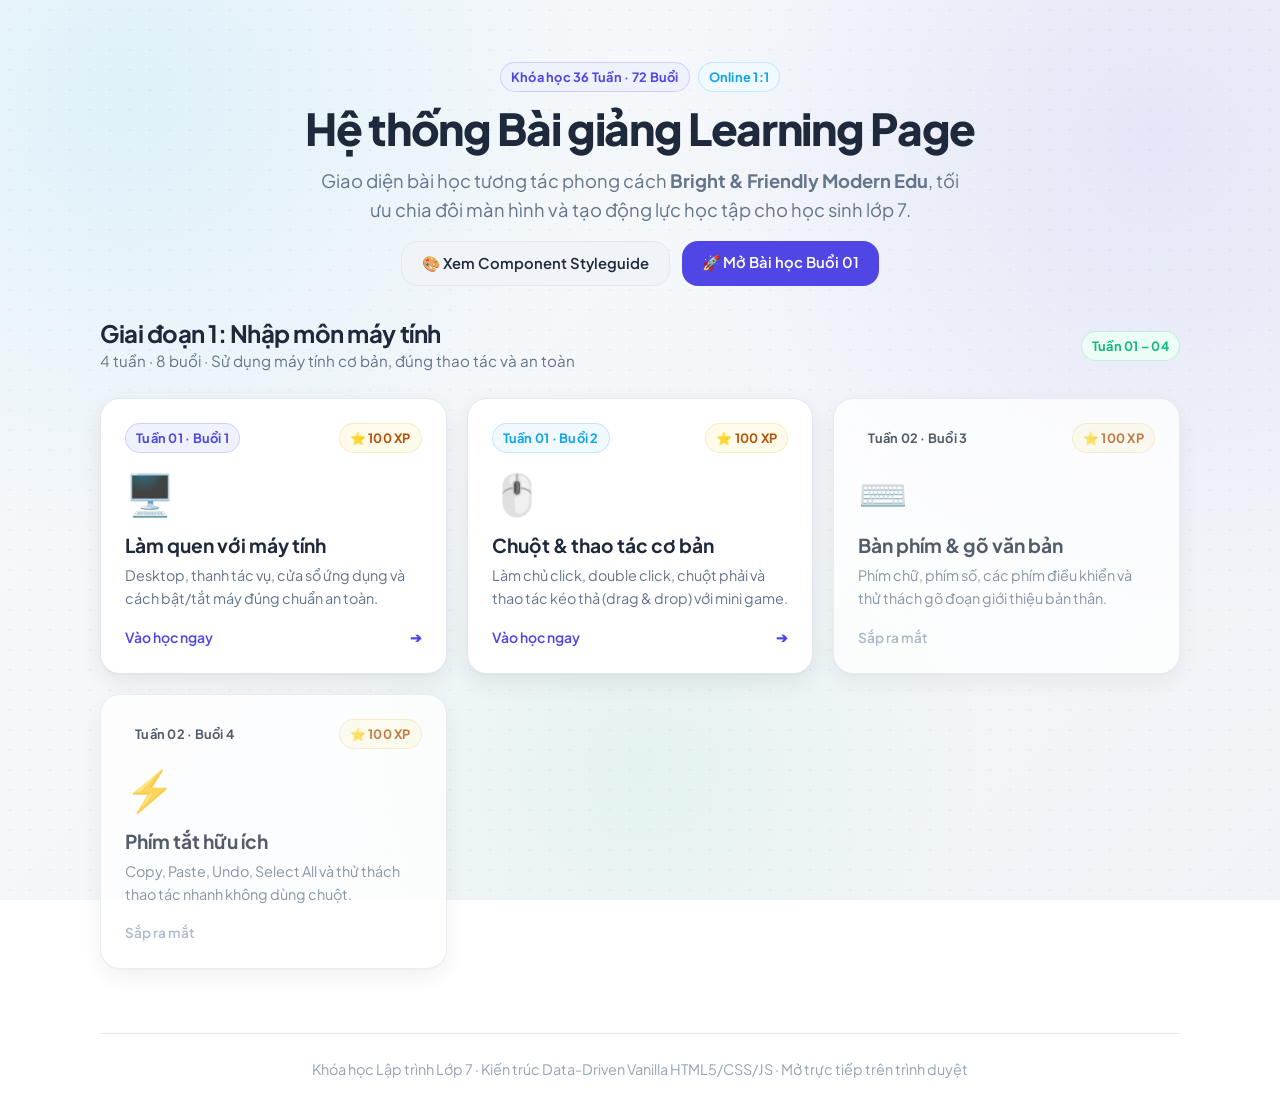
==== index.html @ 389ba529 "feat: Khởi tạo hệ thống bài giảng Lớp 7, Bài 1 và workflow GitHub Pages" ====
<!DOCTYPE html>
<html lang="vi">
<head>
  <meta charset="UTF-8">
  <meta name="viewport" content="width=device-width, initial-scale=1.0">
  <title>Khóa học Lập trình Lớp 7 — Cổng Bài học & Design System</title>
  
  <!-- CSS Design System -->
  <link rel="stylesheet" href="design-system/css/tokens.css">
  <link rel="stylesheet" href="design-system/css/reset.css">
  <link rel="stylesheet" href="design-system/css/layout.css">
  <link rel="stylesheet" href="design-system/css/components.css">
  <link rel="stylesheet" href="design-system/css/utilities.css">
  <link rel="stylesheet" href="design-system/css/responsive.css">

  <style>
    .hub-hero {
      padding: 48px 0 32px;
      text-align: center;
    }
    .hub-grid {
      display: grid;
      grid-template-columns: repeat(auto-fit, minmax(280px, 1fr));
      gap: 20px;
      margin-top: 24px;
    }
    .hub-card {
      background: #ffffff;
      border: 1px solid var(--border-soft);
      border-radius: var(--radius-lg);
      padding: 24px;
      box-shadow: var(--shadow-card);
      display: flex;
      flex-direction: column;
      justify-content: space-between;
      gap: 16px;
      transition: all var(--transition-fast);
      text-decoration: none;
      color: inherit;
    }
    .hub-card:hover {
      transform: translateY(-4px);
      box-shadow: var(--shadow-card-hover);
      border-color: rgba(79, 70, 229, 0.4);
    }
    .hub-card__icon {
      font-size: 2.5rem;
    }
  </style>
</head>
<body>

  <div class="lesson-shell" style="max-width: 1080px;">

    <!-- Hero Header -->
    <header class="hub-hero">
      <div class="d-inline-flex items-center gap-2 mb-2">
        <span class="badge badge--primary">Khóa học 36 Tuần · 72 Buổi</span>
        <span class="badge badge--energy">Online 1:1</span>
      </div>
      <h1 style="font-size: clamp(2rem, 4vw, 2.75rem); letter-spacing: -0.03em; margin-bottom: 8px;">
        Hệ thống Bài giảng Learning Page
      </h1>
      <p class="text-secondary" style="font-size: 1.15rem; max-width: 640px; margin: 0 auto;">
        Giao diện bài học tương tác phong cách <strong>Bright & Friendly Modern Edu</strong>, tối ưu chia đôi màn hình và tạo động lực học tập cho học sinh lớp 7.
      </p>

      <div class="d-flex justify-center gap-3 mt-4">
        <a href="design-system/styleguide.html" class="btn btn--secondary">
          🎨 Xem Component Styleguide
        </a>
        <a href="templates/lesson.html?id=gd1-w01-l01" class="btn btn--primary">
          🚀 Mở Bài học Buổi 01
        </a>
      </div>
    </header>

    <!-- Main Stages / Sessions -->
    <main class="mt-5">
      <div class="d-flex justify-between items-center mb-3">
        <div>
          <h2>Giai đoạn 1: Nhập môn máy tính</h2>
          <p class="text-secondary" style="margin: 0; font-size: 0.95rem;">4 tuần · 8 buổi · Sử dụng máy tính cơ bản, đúng thao tác và an toàn</p>
        </div>
        <span class="badge badge--success font-semibold">Tuần 01 – 04</span>
      </div>

      <div class="hub-grid">
        
        <!-- Buổi 01 -->
        <a href="templates/lesson.html?id=gd1-w01-l01" class="hub-card">
          <div>
            <div class="d-flex justify-between items-center mb-2">
              <span class="badge badge--primary">Tuần 01 · Buổi 1</span>
              <span class="badge badge--warning">⭐ 100 XP</span>
            </div>
            <div class="hub-card__icon mb-2">🖥️</div>
            <h3 style="margin-bottom: 6px;">Làm quen với máy tính</h3>
            <p class="text-secondary" style="font-size: 0.9rem; margin: 0;">Desktop, thanh tác vụ, cửa sổ ứng dụng và cách bật/tắt máy đúng chuẩn an toàn.</p>
          </div>
          <div class="d-flex justify-between items-center text-primary font-semibold" style="font-size: 0.875rem;">
            <span>Vào học ngay</span>
            <span>➔</span>
          </div>
        </a>

        <!-- Buổi 02 -->
        <a href="templates/lesson.html?id=gd1-w01-l02" class="hub-card">
          <div>
            <div class="d-flex justify-between items-center mb-2">
              <span class="badge badge--energy">Tuần 01 · Buổi 2</span>
              <span class="badge badge--warning">⭐ 100 XP</span>
            </div>
            <div class="hub-card__icon mb-2">🖱️</div>
            <h3 style="margin-bottom: 6px;">Chuột & thao tác cơ bản</h3>
            <p class="text-secondary" style="font-size: 0.9rem; margin: 0;">Làm chủ click, double click, chuột phải và thao tác kéo thả (drag & drop) với mini game.</p>
          </div>
          <div class="d-flex justify-between items-center text-primary font-semibold" style="font-size: 0.875rem;">
            <span>Vào học ngay</span>
            <span>➔</span>
          </div>
        </a>

        <!-- Buổi 03 Preview -->
        <div class="hub-card" style="opacity: 0.75; cursor: default;">
          <div>
            <div class="d-flex justify-between items-center mb-2">
              <span class="badge badge--secondary">Tuần 02 · Buổi 3</span>
              <span class="badge badge--warning">⭐ 100 XP</span>
            </div>
            <div class="hub-card__icon mb-2">⌨️</div>
            <h3 style="margin-bottom: 6px;">Bàn phím & gõ văn bản</h3>
            <p class="text-secondary" style="font-size: 0.9rem; margin: 0;">Phím chữ, phím số, các phím điều khiển và thử thách gõ đoạn giới thiệu bản thân.</p>
          </div>
          <div class="text-muted font-semibold" style="font-size: 0.85rem;">
            <span>Sắp ra mắt</span>
          </div>
        </div>

        <!-- Buổi 04 Preview -->
        <div class="hub-card" style="opacity: 0.75; cursor: default;">
          <div>
            <div class="d-flex justify-between items-center mb-2">
              <span class="badge badge--secondary">Tuần 02 · Buổi 4</span>
              <span class="badge badge--warning">⭐ 100 XP</span>
            </div>
            <div class="hub-card__icon mb-2">⚡</div>
            <h3 style="margin-bottom: 6px;">Phím tắt hữu ích</h3>
            <p class="text-secondary" style="font-size: 0.9rem; margin: 0;">Copy, Paste, Undo, Select All và thử thách thao tác nhanh không dùng chuột.</p>
          </div>
          <div class="text-muted font-semibold" style="font-size: 0.85rem;">
            <span>Sắp ra mắt</span>
          </div>
        </div>

      </div>

    </main>

    <!-- Footer -->
    <footer style="margin-top: 64px; padding-top: 24px; border-top: 1px solid var(--border-soft); text-align: center;" class="text-muted">
      <p style="font-size: 0.9rem;">Khóa học Lập trình Lớp 7 · Kiến trúc Data-Driven Vanilla HTML5/CSS/JS · Mở trực tiếp trên trình duyệt</p>
    </footer>

  </div>

</body>
</html>
---- design-system/css/tokens.css ----
/**
 * DESIGN TOKENS — Bright & Friendly Modern Edu
 * Dùng chung cho toàn bộ 36 tuần / 72 buổi học
 */

:root {
  /* Brand & Accents */
  --color-primary: #4f46e5;
  --color-primary-hover: #4338ca;
  --color-primary-light: #eef2ff;

  --color-success: #10b981;
  --color-success-hover: #059669;
  --color-success-light: #ecfdf5;

  --color-energy: #0ea5e9;
  --color-energy-hover: #0284c7;
  --color-energy-light: #f0f9ff;

  --color-warning: #f59e0b;
  --color-warning-hover: #d97706;
  --color-warning-light: #fffbeb;

  --color-danger: #f43f5e;
  --color-danger-hover: #e11d48;
  --color-danger-light: #fff1f2;

  --color-purple: #8b5cf6;
  --color-purple-light: #f5f3ff;

  /* Backgrounds & Surfaces */
  --bg-page: #f8fafc;
  --bg-page-secondary: #f0f4f8;

  --surface: rgba(255, 255, 255, 0.88);
  --surface-solid: #ffffff;
  --surface-hover: rgba(255, 255, 255, 0.98);
  --surface-muted: #f8fafc;

  /* Typography Colors */
  --text-primary: #1e293b;
  --text-secondary: #64748b;
  --text-muted: #94a3b8;
  --text-inverse: #ffffff;

  /* Borders & Dividers */
  --border-soft: #e2e8f0;
  --border-focus: rgba(79, 70, 229, 0.4);

  /* Radius */
  --radius-sm: 10px;
  --radius-md: 16px;
  --radius-lg: 20px;
  --radius-xl: 28px;
  --radius-full: 9999px;

  /* Shadows */
  --shadow-sm: 0 1px 2px rgba(15, 23, 42, 0.05);
  --shadow-card:
    0 1px 2px rgba(15, 23, 42, 0.04),
    0 8px 24px rgba(15, 23, 42, 0.08);
  --shadow-card-hover:
    0 4px 6px -1px rgba(15, 23, 42, 0.06),
    0 12px 32px rgba(15, 23, 42, 0.12);
  --shadow-floating:
    0 12px 40px rgba(15, 23, 42, 0.16);

  /* Spacing */
  --space-1: 4px;
  --space-2: 8px;
  --space-3: 12px;
  --space-4: 16px;
  --space-5: 24px;
  --space-6: 32px;
  --space-7: 48px;

  /* Fonts */
  --font-sans: 'Plus Jakarta Sans', -apple-system, BlinkMacSystemFont, 'Segoe UI', Roboto, Helvetica, Arial, sans-serif;
  --font-mono: 'JetBrains Mono', 'Fira Code', Menlo, Monaco, Consolas, monospace;

  /* Transitions */
  --transition-fast: 140ms ease;
  --transition-normal: 220ms ease;
  --transition-slow: 350ms cubic-bezier(0.16, 1, 0.3, 1);
}
---- design-system/css/layout.css ----
/**
 * LAYOUT & BACKGROUND SYSTEM — Bright & Friendly Modern Edu
 * Chuyên biệt cho Giao diện Trình chiếu Bài giảng 1:1 Toàn Màn Hình (Full-Screen Teaching Presentation Deck)
 */

/* Nền sáng tinh tế & Ambient Glow nhẹ */
body {
  background:
    radial-gradient(circle at 10% 10%, rgba(14, 165, 233, 0.10), transparent 35%),
    radial-gradient(circle at 90% 15%, rgba(79, 70, 229, 0.09), transparent 35%),
    radial-gradient(circle at 50% 85%, rgba(16, 185, 129, 0.06), transparent 35%),
    linear-gradient(135deg, var(--bg-page), var(--bg-page-secondary));
  background-attachment: fixed;
  color: var(--text-primary);
  position: relative;
  min-height: 100vh;
  margin: 0;
  padding: 0;
}

/* Lưới chấm bi kỹ thuật số tinh tế (Dot-grid pattern) */
body::before {
  content: "";
  position: fixed;
  inset: 0;
  background-image: radial-gradient(#94a3b8 0.75px, transparent 0.75px);
  background-size: 20px 20px;
  opacity: 0.12;
  pointer-events: none;
  z-index: 0;
}

/* ==========================================================================
   PRESENTATION TOP BAR (Thanh công cụ trình chiếu của Giáo viên)
   ========================================================================== */
.presentation-bar {
  position: sticky;
  top: 0;
  z-index: 50;
  background: rgba(255, 255, 255, 0.94);
  backdrop-filter: blur(16px);
  -webkit-backdrop-filter: blur(16px);
  border-bottom: 1px solid var(--border-soft);
  padding: 10px 28px;
  display: flex;
  align-items: center;
  justify-content: space-between;
  gap: var(--space-3);
  box-shadow: 0 2px 10px rgba(0, 0, 0, 0.03);
}

.presentation-bar__left {
  display: flex;
  align-items: center;
  gap: var(--space-3);
}

.presentation-back-btn {
  display: inline-flex;
  align-items: center;
  justify-content: center;
  width: 36px;
  height: 36px;
  border-radius: var(--radius-md);
  background: var(--bg-page-secondary);
  color: var(--text-secondary);
  text-decoration: none;
  font-weight: 700;
  font-size: 1.2rem;
  border: 1px solid var(--border-soft);
  transition: all var(--transition-fast);
}

.presentation-back-btn:hover {
  background: #ffffff;
  color: var(--color-primary);
  border-color: var(--color-primary);
}

.presentation-meta-title {
  display: flex;
  flex-direction: column;
  gap: 2px;
}

.presentation-badge {
  font-size: 0.8rem;
  font-weight: 700;
  color: var(--color-primary);
  letter-spacing: 0.04em;
  text-transform: uppercase;
}

.presentation-lesson-title {
  font-size: 1.15rem;
  font-weight: 800;
  color: var(--text-primary);
  margin: 0;
  letter-spacing: -0.01em;
}

.presentation-bar__right {
  display: flex;
  align-items: center;
  gap: 12px;
}

.slide-counter-pill {
  display: inline-flex;
  align-items: center;
  gap: 6px;
  background: var(--color-primary-light);
  color: var(--color-primary);
  font-weight: 800;
  font-size: 0.9rem;
  padding: 6px 16px;
  border-radius: var(--radius-full);
  border: 1px solid rgba(79, 70, 229, 0.2);
}

.presentation-nav-group {
  display: flex;
  align-items: center;
  gap: 8px;
}

/* ==========================================================================
   FULLSCREEN SLIDE PRESENTATION STAGE (Khung chứa Slide Full Màn Hình)
   ========================================================================== */
.lesson-shell {
  width: min(1520px, calc(100% - 48px));
  margin: 14px auto 18px;
  position: relative;
  z-index: 1;
  min-height: calc(100vh - 84px);
  display: flex;
  flex-direction: column;
}

.lesson-grid {
  display: flex;
  flex-direction: column;
  flex: 1;
  width: 100%;
}

.lesson-main {
  width: 100%;
  flex: 1;
  display: flex;
  flex-direction: column;
}

/* Section bài học (Mỗi Section là một Slide) */
body.mode-slide .lesson-section {
  display: none !important;
  flex: 1;
  flex-direction: column;
  width: 100%;
}

body.mode-slide .lesson-section.is-active-slide {
  display: flex !important;
  flex: 1;
  flex-direction: column;
  animation: slideFadeIn 0.25s cubic-bezier(0.16, 1, 0.3, 1) forwards;
}

/* Thẻ Slide toàn màn hình — Apple Keynote / Google Slides Widescreen Aesthetics */
body.mode-slide .edu-card {
  flex: 1;
  display: flex;
  flex-direction: column;
  min-height: calc(100vh - 165px);
  padding: 28px 36px;
  background: #ffffff;
  border-radius: 20px;
  box-shadow: 0 10px 32px rgba(0, 0, 0, 0.04);
  border: 1px solid var(--border-soft);
  justify-content: flex-start;
}

body.mode-slide .edu-card__header {
  margin-bottom: var(--space-4);
  padding-bottom: var(--space-3);
  border-bottom: 1px solid #f1f5f9;
  flex-shrink: 0;
}

body.mode-slide .edu-card__header h2 {
  font-size: clamp(1.5rem, 2vw, 2.1rem);
  font-weight: 800;
  color: var(--text-primary);
  margin: 4px 0 0;
}

body.mode-slide .edu-card__body {
  flex: 1;
  display: flex;
  flex-direction: column;
  justify-content: flex-start;
  gap: var(--space-4);
}

/* Fullscreen Mode Enhancements */
:fullscreen .presentation-bar,
:-webkit-full-screen .presentation-bar {
  padding: 8px 32px;
}

:fullscreen .lesson-shell,
:-webkit-full-screen .lesson-shell {
  width: min(1600px, calc(100% - 32px));
  margin: 8px auto 12px;
  min-height: calc(100vh - 68px);
}

:fullscreen body.mode-slide .edu-card,
:-webkit-full-screen body.mode-slide .edu-card {
  min-height: calc(100vh - 135px);
  padding: 32px 48px;
}
---- design-system/css/components.css ----
/**
 * COMPONENT SYSTEM — Bright & Friendly Modern Edu
 */

/* ==========================================================================
   1. MISSION BAR (Thanh lộ trình bài học dính phía trên)
   ========================================================================== */
.mission-bar {
  position: sticky;
  top: 12px;
  z-index: 50;
  display: flex;
  align-items: center;
  justify-content: space-between;
  gap: var(--space-2);
  padding: 8px 12px;
  background: rgba(255, 255, 255, 0.92);
  backdrop-filter: blur(14px);
  -webkit-backdrop-filter: blur(14px);
  border: 1px solid var(--border-soft);
  border-radius: var(--radius-lg);
  box-shadow: var(--shadow-card);
}

.mission-bar__nav {
  display: flex;
  align-items: center;
  gap: var(--space-2);
  overflow-x: auto;
  scrollbar-width: none;
}
.mission-bar__nav::-webkit-scrollbar {
  display: none;
}

.mission-step {
  display: inline-flex;
  align-items: center;
  gap: 6px;
  padding: 8px 14px;
  border-radius: var(--radius-full);
  font-size: 0.875rem;
  font-weight: 600;
  color: var(--text-secondary);
  background: transparent;
  white-space: nowrap;
  transition: all var(--transition-fast);
  border: 1px solid transparent;
  text-decoration: none;
}

.mission-step:hover {
  color: var(--color-primary);
  background: var(--color-primary-light);
}

.mission-step.is-active {
  color: var(--color-primary);
  background: var(--color-primary-light);
  border-color: rgba(79, 70, 229, 0.25);
  box-shadow: 0 1px 3px rgba(79, 70, 229, 0.1);
}

.mission-step.is-completed {
  color: var(--color-success);
  background: var(--color-success-light);
}

.mission-bar__actions {
  display: flex;
  align-items: center;
  gap: var(--space-2);
  flex-shrink: 0;
}

/* ==========================================================================
   2. CARD SYSTEM (Khối thẻ giao diện đa năng)
   ========================================================================== */
.edu-card {
  background: var(--surface);
  backdrop-filter: blur(12px);
  -webkit-backdrop-filter: blur(12px);
  border: 1px solid var(--border-soft);
  border-radius: var(--radius-lg);
  box-shadow: var(--shadow-card);
  padding: 24px;
  position: relative;
  transition: box-shadow var(--transition-normal), border-color var(--transition-normal);
}

.edu-card:hover {
  box-shadow: var(--shadow-card-hover);
}

/* Biến thể theo chủ đề học tập */
.edu-card--concept {
  border-left: 4px solid var(--color-primary);
}

.edu-card--lab {
  border-left: 4px solid var(--color-energy);
}

.edu-card--quiz {
  border-left: 4px solid var(--color-purple);
}

.edu-card--success {
  border-left: 4px solid var(--color-success);
  background: linear-gradient(180deg, rgba(236, 253, 245, 0.5) 0%, rgba(255, 255, 255, 0.9) 100%);
}

.edu-card--warning {
  border-left: 4px solid var(--color-warning);
}

.edu-card--boss {
  border: 2px solid rgba(244, 63, 94, 0.3);
  border-left: 6px solid var(--color-danger);
  background: linear-gradient(180deg, rgba(255, 241, 242, 0.5) 0%, rgba(255, 255, 255, 0.95) 100%);
}

/* Header bên trong card */
.edu-card__header {
  display: flex;
  align-items: flex-start;
  gap: var(--space-3);
  margin-bottom: var(--space-3);
}

.edu-card__icon {
  width: 44px;
  height: 44px;
  border-radius: var(--radius-md);
  display: flex;
  align-items: center;
  justify-content: center;
  font-size: 1.4rem;
  flex-shrink: 0;
  background: var(--color-primary-light);
  color: var(--color-primary);
}

.edu-card--lab .edu-card__icon {
  background: var(--color-energy-light);
  color: var(--color-energy);
}

.edu-card--quiz .edu-card__icon {
  background: var(--color-purple-light);
  color: var(--color-purple);
}

.edu-card--boss .edu-card__icon {
  background: var(--color-danger-light);
  color: var(--color-danger);
}

.edu-card__title-group {
  flex: 1;
}

.eyebrow {
  display: inline-block;
  font-size: 0.75rem;
  font-weight: 700;
  text-transform: uppercase;
  letter-spacing: 0.08em;
  color: var(--color-primary);
  margin-bottom: 2px;
}

.edu-card--lab .eyebrow { color: var(--color-energy); }
.edu-card--quiz .eyebrow { color: var(--color-purple); }
.edu-card--boss .eyebrow { color: var(--color-danger); }

/* ==========================================================================
   3. CONCEPT CARD ELEMENTS & CHIPS
   ========================================================================== */
.concept-chip-group {
  display: flex;
  flex-wrap: wrap;
  gap: var(--space-2);
  margin-top: var(--space-3);
}

.concept-chip {
  display: inline-flex;
  align-items: center;
  gap: 6px;
  padding: 6px 12px;
  background: #ffffff;
  border: 1px solid var(--border-soft);
  border-radius: var(--radius-sm);
  font-size: 0.875rem;
  font-weight: 600;
  color: var(--text-primary);
  box-shadow: var(--shadow-sm);
}

/* ==========================================================================
   4. LAB STEPS (Khối thực hành từng bước có số thứ tự)
   ========================================================================== */
.lab-steps {
  display: flex;
  flex-direction: column;
  gap: var(--space-3);
  margin: var(--space-3) 0;
}

.lab-step {
  display: flex;
  align-items: flex-start;
  gap: var(--space-3);
  padding: var(--space-3) var(--space-4);
  background: #ffffff;
  border: 1px solid var(--border-soft);
  border-radius: var(--radius-md);
  transition: all var(--transition-fast);
}

.lab-step[data-state="pending"] {
  opacity: 0.85;
}

.lab-step[data-state="active"] {
  border-color: var(--color-primary);
  background: var(--color-primary-light);
  box-shadow: 0 2px 8px rgba(79, 70, 229, 0.12);
}

.lab-step[data-state="done"] {
  border-color: rgba(16, 185, 129, 0.4);
  background: var(--color-success-light);
}

.lab-step__number {
  width: 32px;
  height: 32px;
  border-radius: var(--radius-full);
  display: flex;
  align-items: center;
  justify-content: center;
  font-weight: 700;
  font-size: 0.9rem;
  flex-shrink: 0;
  background: var(--bg-page-secondary);
  color: var(--text-secondary);
  border: 1px solid var(--border-soft);
  transition: all var(--transition-fast);
}

.lab-step[data-state="active"] .lab-step__number {
  background: var(--color-primary);
  color: #ffffff;
  border-color: var(--color-primary);
}

.lab-step[data-state="done"] .lab-step__number {
  background: var(--color-success);
  color: #ffffff;
  border-color: var(--color-success);
}

.lab-step__content {
  flex: 1;
}

.lab-step__content h4 {
  font-size: 1rem;
  margin-bottom: 2px;
}

.lab-step__content p {
  font-size: 0.9rem;
  color: var(--text-secondary);
}

/* ==========================================================================
   5. HINT BOX (Hộp gợi ý mở rộng accordion)
   ========================================================================== */
.hint-box {
  margin: var(--space-3) 0;
  border: 1px solid rgba(245, 158, 11, 0.3);
  background: var(--color-warning-light);
  border-radius: var(--radius-md);
  overflow: hidden;
}

.hint-box summary {
  padding: 10px 16px;
  font-weight: 600;
  color: #92400e;
  cursor: pointer;
  user-select: none;
  display: flex;
  align-items: center;
  gap: var(--space-2);
  list-style: none;
}

.hint-box summary::-webkit-details-marker {
  display: none;
}

.hint-box summary::after {
  content: "▾";
  margin-left: auto;
  font-size: 1rem;
  transition: transform var(--transition-fast);
}

.hint-box[open] summary::after {
  transform: rotate(180deg);
}

.hint-box__body {
  padding: 0 16px 14px;
  font-size: 0.925rem;
  color: #78350f;
  line-height: 1.5;
}

/* ==========================================================================
   6. 3D KEYCAP & BÀN PHÍM TƯƠNG TÁC
   ========================================================================== */
.keycap-showcase {
  display: flex;
  align-items: center;
  flex-wrap: wrap;
  gap: var(--space-2);
  padding: var(--space-3);
  background: #ffffff;
  border: 1px solid var(--border-soft);
  border-radius: var(--radius-md);
}

.keycap {
  min-width: 48px;
  padding: 8px 14px;
  background: linear-gradient(#ffffff, #f1f5f9);
  border: 1px solid #cbd5e1;
  border-bottom: 4px solid #94a3b8;
  border-radius: var(--radius-sm);
  font-family: var(--font-mono);
  font-weight: 600;
  font-size: 0.9rem;
  color: var(--text-primary);
  cursor: pointer;
  user-select: none;
  box-shadow: 0 2px 4px rgba(0, 0, 0, 0.04);
  transition: transform 0.08s ease, border-bottom-width 0.08s ease, background-color 0.15s ease;
  display: inline-flex;
  align-items: center;
  justify-content: center;
}

.keycap:hover {
  background: linear-gradient(#ffffff, #e2e8f0);
}

.keycap:active,
.keycap.is-pressed {
  transform: translateY(3px);
  border-bottom-width: 1px;
  box-shadow: 0 1px 1px rgba(0, 0, 0, 0.04);
  background: var(--color-primary-light);
  color: var(--color-primary);
}

.key-combo {
  display: inline-flex;
  align-items: center;
  gap: 4px;
}

.key-plus {
  font-weight: 700;
  color: var(--text-muted);
}

/* ==========================================================================
   7. MOUSE VISUALIZER (Mô phỏng chuột trực quan)
   ========================================================================== */
.mouse-visualizer-container {
  display: flex;
  align-items: center;
  justify-content: center;
  padding: var(--space-4);
  background: #ffffff;
  border: 1px solid var(--border-soft);
  border-radius: var(--radius-lg);
  gap: var(--space-5);
  flex-wrap: wrap;
}

.mouse-device {
  width: 120px;
  height: 180px;
  background: #f8fafc;
  border: 3px solid #cbd5e1;
  border-radius: 60px 60px 50px 50px;
  position: relative;
  box-shadow: 0 8px 24px rgba(0, 0, 0, 0.06);
  user-select: none;
}

.mouse-buttons-row {
  display: flex;
  height: 75px;
  border-bottom: 2px solid #cbd5e1;
}

.mouse-zone {
  flex: 1;
  border: none;
  background: transparent;
  cursor: pointer;
  transition: background var(--transition-fast);
  display: flex;
  align-items: center;
  justify-content: center;
  font-size: 0.75rem;
  font-weight: 700;
  color: var(--text-muted);
  min-height: unset;
}

.mouse-zone[data-mouse="left"] {
  border-right: 1px solid #cbd5e1;
  border-top-left-radius: 56px;
}

.mouse-zone[data-mouse="right"] {
  border-left: 1px solid #cbd5e1;
  border-top-right-radius: 56px;
}

.mouse-zone[data-mouse="scroll"] {
  position: absolute;
  top: 30px;
  left: 50%;
  transform: translateX(-50%);
  width: 20px;
  height: 38px;
  background: #ffffff;
  border: 2px solid #94a3b8;
  border-radius: 10px;
  z-index: 2;
  cursor: pointer;
}

.mouse-zone:hover {
  background: var(--color-primary-light);
  color: var(--color-primary);
}

.mouse-zone.is-active {
  background: var(--color-primary) !important;
  color: #ffffff !important;
  box-shadow: 0 0 12px rgba(79, 70, 229, 0.4);
}

.mouse-legend {
  display: flex;
  flex-direction: column;
  gap: var(--space-2);
}

.mouse-legend-item {
  display: flex;
  align-items: center;
  gap: var(--space-2);
  font-size: 0.875rem;
}

.mouse-legend-dot {
  width: 12px;
  height: 12px;
  border-radius: var(--radius-full);
}

/* ==========================================================================
   8. INTERACTIVE CHECKLIST (Danh sách tích điểm)
   ========================================================================== */
.checklist-group {
  display: flex;
  flex-direction: column;
  gap: var(--space-2);
  margin-top: var(--space-3);
}

.checklist-item {
  display: flex;
  align-items: center;
  gap: var(--space-3);
  padding: 12px 16px;
  background: #ffffff;
  border: 1px solid var(--border-soft);
  border-radius: var(--radius-md);
  cursor: pointer;
  user-select: none;
  transition: all var(--transition-fast);
}

.checklist-item:hover {
  background: var(--color-success-light);
  border-color: rgba(16, 185, 129, 0.3);
}

.checklist-item.is-checked {
  background: var(--color-success-light);
  border-color: var(--color-success);
}

.checklist-box {
  width: 22px;
  height: 22px;
  border-radius: 6px;
  border: 2px solid #94a3b8;
  display: flex;
  align-items: center;
  justify-content: center;
  flex-shrink: 0;
  transition: all var(--transition-fast);
  background: #ffffff;
}

.checklist-item.is-checked .checklist-box {
  background: var(--color-success);
  border-color: var(--color-success);
  color: #ffffff;
}

.checklist-box::after {
  content: "✓";
  font-size: 13px;
  font-weight: 800;
  opacity: 0;
  transform: scale(0.5);
  transition: all var(--transition-fast);
}

.checklist-item.is-checked .checklist-box::after {
  opacity: 1;
  transform: scale(1);
}

.checklist-label {
  font-size: 0.95rem;
  font-weight: 500;
  color: var(--text-primary);
  flex: 1;
}

.checklist-item.is-checked .checklist-label {
  text-decoration: line-through;
  color: var(--text-muted);
}

.checklist-reward {
  font-size: 0.8rem;
  font-weight: 700;
  color: var(--color-warning);
  background: var(--color-warning-light);
  padding: 3px 8px;
  border-radius: var(--radius-full);
}

/* ==========================================================================
   9. PROGRESS BAR & XP COMPONENT
   ========================================================================== */
.progress-container {
  display: flex;
  flex-direction: column;
  gap: 6px;
  margin: var(--space-2) 0;
}

.progress-header {
  display: flex;
  align-items: center;
  justify-content: space-between;
  font-size: 0.85rem;
  font-weight: 600;
  color: var(--text-secondary);
}

.progress-track {
  height: 10px;
  background: #e2e8f0;
  border-radius: var(--radius-full);
  overflow: hidden;
  position: relative;
}

.progress-fill {
  height: 100%;
  background: linear-gradient(90deg, var(--color-energy), var(--color-primary));
  border-radius: var(--radius-full);
  width: 0%;
  transition: width var(--transition-slow);
}

.progress-fill--success {
  background: linear-gradient(90deg, #34d399, var(--color-success));
}

.xp-badge {
  display: inline-flex;
  align-items: center;
  gap: 6px;
  padding: 6px 14px;
  background: linear-gradient(135deg, #fffbeb, #fef3c7);
  border: 1px solid rgba(245, 158, 11, 0.4);
  border-radius: var(--radius-full);
  font-weight: 800;
  font-size: 0.9rem;
  color: #b45309;
  box-shadow: 0 1px 3px rgba(245, 158, 11, 0.15);
  user-select: none;
}

.xp-badge.has-earned {
  animation: xpPulse 0.4s ease;
}

@keyframes xpPulse {
  0% { transform: scale(1); }
  50% { transform: scale(1.15); }
  100% { transform: scale(1); }
}

/* ==========================================================================
   10. QUIZ COMPONENT (Trắc nghiệm tương tác)
   ========================================================================== */
.quiz-box {
  display: flex;
  flex-direction: column;
  gap: var(--space-3);
  margin-top: var(--space-3);
}

.quiz-question {
  font-size: 1.1rem;
  font-weight: 700;
  color: var(--text-primary);
}

.quiz-options {
  display: grid;
  grid-template-columns: 1fr;
  gap: var(--space-2);
}

.quiz-option {
  padding: 14px 18px;
  background: #ffffff;
  border: 2px solid var(--border-soft);
  border-radius: var(--radius-md);
  font-size: 0.95rem;
  font-weight: 600;
  color: var(--text-primary);
  text-align: left;
  display: flex;
  align-items: center;
  gap: var(--space-3);
  cursor: pointer;
  transition: all var(--transition-fast);
}

.quiz-option:hover:not(:disabled) {
  border-color: var(--color-purple);
  background: var(--color-purple-light);
}

.quiz-option.is-selected {
  border-color: var(--color-purple);
  background: var(--color-purple-light);
}

.quiz-option.is-correct {
  border-color: var(--color-success) !important;
  background: var(--color-success-light) !important;
  color: #065f46 !important;
}

.quiz-option.is-incorrect {
  border-color: var(--color-warning) !important;
  background: var(--color-warning-light) !important;
  color: #92400e !important;
}

.quiz-feedback {
  padding: 12px 16px;
  border-radius: var(--radius-md);
  font-size: 0.925rem;
  font-weight: 600;
  display: none;
  align-items: center;
  gap: var(--space-2);
}

.quiz-feedback.is-visible {
  display: flex;
}

.quiz-feedback--correct {
  background: var(--color-success-light);
  color: #065f46;
  border: 1px solid rgba(16, 185, 129, 0.4);
}

.quiz-feedback--hint {
  background: var(--color-warning-light);
  color: #92400e;
  border: 1px solid rgba(245, 158, 11, 0.4);
}

/* ==========================================================================
   11. BOSS CHALLENGE & TIMER COMPONENT
   ========================================================================== */
.boss-banner {
  display: flex;
  align-items: center;
  justify-content: space-between;
  flex-wrap: wrap;
  gap: var(--space-3);
  padding: var(--space-4);
  background: #ffffff;
  border-radius: var(--radius-md);
  border: 1px solid rgba(244, 63, 94, 0.2);
}

.timer-display {
  display: flex;
  align-items: baseline;
  gap: var(--space-2);
  font-family: var(--font-mono);
  font-size: 2.25rem;
  font-weight: 800;
  color: var(--text-primary);
  background: #f8fafc;
  padding: 6px 16px;
  border-radius: var(--radius-md);
  border: 1px solid var(--border-soft);
}

.timer-display.is-warning {
  color: var(--color-danger);
  border-color: rgba(244, 63, 94, 0.4);
  background: var(--color-danger-light);
}

.timer-controls {
  display: flex;
  align-items: center;
  gap: var(--space-2);
}

/* ==========================================================================
   12. CHEATSHEET FAB & SLIDE-OVER DRAWER
   ========================================================================== */
.cheatsheet-fab {
  position: fixed;
  bottom: 24px;
  right: 24px;
  width: 56px;
  height: 56px;
  border-radius: var(--radius-full);
  background: var(--color-primary);
  color: #ffffff;
  font-size: 1.5rem;
  box-shadow: var(--shadow-floating);
  z-index: 90;
  display: flex;
  align-items: center;
  justify-content: center;
  transition: transform var(--transition-fast), background-color var(--transition-fast);
}

.cheatsheet-fab:hover {
  transform: scale(1.08);
  background: var(--color-primary-hover);
}

.cheatsheet-drawer-backdrop {
  position: fixed;
  inset: 0;
  background: rgba(15, 23, 42, 0.4);
  backdrop-filter: blur(4px);
  -webkit-backdrop-filter: blur(4px);
  z-index: 100;
  opacity: 0;
  pointer-events: none;
  transition: opacity var(--transition-normal);
}

.cheatsheet-drawer-backdrop.is-open {
  opacity: 1;
  pointer-events: auto;
}

.cheatsheet-drawer {
  position: fixed;
  top: 0;
  right: 0;
  bottom: 0;
  width: min(400px, 90vw);
  background: var(--surface-solid);
  box-shadow: -8px 0 32px rgba(15, 23, 42, 0.15);
  z-index: 101;
  transform: translateX(100%);
  transition: transform var(--transition-slow);
  display: flex;
  flex-direction: column;
}

.cheatsheet-drawer-backdrop.is-open .cheatsheet-drawer {
  transform: translateX(0);
}

.cheatsheet-drawer__header {
  padding: var(--space-4);
  border-bottom: 1px solid var(--border-soft);
  display: flex;
  align-items: center;
  justify-content: space-between;
}

.cheatsheet-drawer__body {
  padding: var(--space-4);
  overflow-y: auto;
  flex: 1;
  display: flex;
  flex-direction: column;
  gap: var(--space-4);
}

/* ==========================================================================
   13. BUTTON SYSTEM & SOUND TOGGLE
   ========================================================================== */
.btn {
  padding: 10px 20px;
  border-radius: var(--radius-md);
  font-weight: 600;
  font-size: 0.925rem;
  transition: all var(--transition-fast);
}

.btn--primary {
  background: var(--color-primary);
  color: #ffffff;
}
.btn--primary:hover {
  background: var(--color-primary-hover);
  box-shadow: 0 4px 12px rgba(79, 70, 229, 0.25);
}

.btn--secondary {
  background: var(--bg-page-secondary);
  color: var(--text-primary);
  border: 1px solid var(--border-soft);
}
.btn--secondary:hover {
  background: #e2e8f0;
}

.btn--success {
  background: var(--color-success);
  color: #ffffff;
}
.btn--success:hover {
  background: var(--color-success-hover);
}

.btn--danger {
  background: var(--color-danger);
  color: #ffffff;
}
.btn--danger:hover {
  background: var(--color-danger-hover);
}

.btn--sm {
  padding: 6px 12px;
  min-height: 36px;
  font-size: 0.85rem;
}

.btn:disabled {
  opacity: 0.5;
  cursor: not-allowed;
  pointer-events: none;
}

.sound-toggle-btn {
  padding: 8px 12px;
  border-radius: var(--radius-full);
  background: var(--bg-page-secondary);
  color: var(--text-secondary);
  border: 1px solid var(--border-soft);
  font-size: 0.85rem;
  font-weight: 600;
  min-height: 38px;
}
.sound-toggle-btn:hover {
  color: var(--text-primary);
  background: #e2e8f0;
}

/* ==========================================================================
   14. MISSION COMPLETE MODAL
   ========================================================================== */
.mission-complete-card {
  text-align: center;
  padding: var(--space-6) var(--space-4);
  background: linear-gradient(180deg, #ecfdf5 0%, #ffffff 100%);
  border: 2px solid rgba(16, 185, 129, 0.3);
  border-radius: var(--radius-xl);
  box-shadow: var(--shadow-floating);
  display: flex;
  flex-direction: column;
  align-items: center;
  gap: var(--space-3);
}

.mission-complete-card__emoji {
  font-size: 3rem;
  animation: bounce 1.5s infinite;
}

@keyframes bounce {
  0%, 100% { transform: translateY(0); }
  50% { transform: translateY(-8px); }
}

/* ==========================================================================
   15. SLIDE PRESENTATION MODE (Trình chiếu từng trang như Slide)
   ========================================================================== */
body.mode-slide .lesson-section {
  display: none !important;
}

body.mode-slide .lesson-section.is-active-slide {
  display: flex !important;
  animation: slideFadeIn 0.28s cubic-bezier(0.16, 1, 0.3, 1) forwards;
}

@keyframes slideFadeIn {
  from {
    opacity: 0;
    transform: translateY(12px);
  }
  to {
    opacity: 1;
    transform: translateY(0);
  }
}

.slide-controls-bar {
  display: none;
  align-items: center;
  justify-content: space-between;
  gap: var(--space-3);
  margin-top: var(--space-4);
  padding: 12px 18px;
  background: #ffffff;
  border: 1px solid var(--border-soft);
  border-radius: var(--radius-lg);
  box-shadow: var(--shadow-card);
}

body.mode-slide .slide-controls-bar {
  display: flex;
}

.slide-counter-badge {
  font-size: 0.9rem;
  font-weight: 700;
  color: var(--color-primary);
  background: var(--color-primary-light);
  padding: 6px 14px;
  border-radius: var(--radius-full);
}

.view-mode-toggle {
  display: inline-flex;
  align-items: center;
  gap: 6px;
  padding: 6px 12px;
  background: var(--bg-page-secondary);
  border: 1px solid var(--border-soft);
  border-radius: var(--radius-full);
  font-size: 0.8rem;
  font-weight: 600;
  color: var(--text-secondary);
  cursor: pointer;
  transition: all var(--transition-fast);
}

.view-mode-toggle:hover {
  background: #e2e8f0;
  color: var(--text-primary);
}

/* ==========================================================================
   16. REAL EDUCATIONAL ILLUSTRATION CARDS (Khung ảnh thực tế)
   ========================================================================== */
.edu-illustration-card {
  background: #ffffff;
  border: 1px solid var(--border-soft);
  border-radius: var(--radius-md);
  padding: 10px;
  box-shadow: var(--shadow-sm);
  margin: var(--space-3) 0;
  overflow: hidden;
}

.rounded-img {
  width: 100%;
  max-height: 380px;
  object-fit: cover;
  border-radius: var(--radius-sm);
  display: block;
}

.img-caption {
  font-size: 0.875rem;
  color: var(--text-secondary);
  text-align: center;
  margin-top: 8px;
  font-weight: 600;
  line-height: 1.4;
}

/* ==========================================================================
   17. INTERACTIVE MOCK WINDOW CONTROLLER
   ========================================================================== */
.mock-window-wrapper {
  background: #f1f5f9;
  border: 2px solid var(--border-soft);
  border-radius: var(--radius-md);
  padding: 12px;
  margin: var(--space-3) 0;
  min-height: 280px;
  display: flex;
  flex-direction: column;
  position: relative;
  overflow: hidden;
}

.mock-window {
  background: #ffffff;
  border: 1px solid #cbd5e1;
  border-radius: 10px;
  box-shadow: 0 8px 24px rgba(15, 23, 42, 0.1);
  display: flex;
  flex-direction: column;
  transition: all 0.3s cubic-bezier(0.16, 1, 0.3, 1);
  width: 85%;
  margin: 0 auto;
}

.mock-window.is-maximized {
  width: 100%;
  height: 100%;
  border-radius: 6px;
}

.mock-window.is-minimized {
  transform: translateY(180px) scale(0.4);
  opacity: 0;
  pointer-events: none;
}

.mock-window.is-closed {
  display: none;
}

.mock-window__titlebar {
  background: #f8fafc;
  border-bottom: 1px solid var(--border-soft);
  padding: 8px 12px;
  display: flex;
  align-items: center;
  justify-content: space-between;
  border-radius: 10px 10px 0 0;
  user-select: none;
}

.mock-window__controls {
  display: flex;
  align-items: center;
  gap: 4px;
}

.mock-win-btn {
  width: 28px;
  height: 24px;
  border-radius: 4px;
  display: inline-flex;
  align-items: center;
  justify-content: center;
  font-size: 0.85rem;
  font-weight: 700;
  color: #475569;
  cursor: pointer;
  border: none;
  background: transparent;
  transition: all var(--transition-fast);
  min-height: unset;
}

.mock-win-btn:hover {
  background: #e2e8f0;
}

.mock-win-btn--close:hover {
  background: var(--color-danger);
  color: #ffffff;
}

.mock-window__body {
  padding: 20px;
  min-height: 120px;
  display: flex;
  flex-direction: column;
  align-items: center;
  justify-content: center;
  text-align: center;
}

.mock-taskbar {
  margin-top: auto;
  background: #ffffff;
  border-top: 1px solid var(--border-soft);
  padding: 6px 12px;
  display: flex;
  align-items: center;
  gap: 12px;
  border-radius: 6px;
}

.mock-taskbar-item {
  display: inline-flex;
  align-items: center;
  gap: 6px;
  padding: 6px 12px;
  background: var(--bg-page-secondary);
  border: 1px solid var(--border-soft);
  border-radius: 6px;
  font-size: 0.85rem;
  font-weight: 600;
  cursor: pointer;
  transition: all var(--transition-fast);
}

.mock-taskbar-item.is-active {
  background: var(--color-primary-light);
  border-color: var(--color-primary);
  color: var(--color-primary);
}

/* ==========================================================================
   18. POWER BUTTON SIMULATOR
   ========================================================================== */
.power-btn-container {
  display: flex;
  flex-direction: column;
  align-items: center;
  justify-content: center;
  padding: var(--space-4);
  background: #ffffff;
  border: 1px solid var(--border-soft);
  border-radius: var(--radius-lg);
  margin: var(--space-3) 0;
  gap: var(--space-3);
}

.power-btn {
  width: 90px;
  height: 90px;
  border-radius: var(--radius-full);
  background: linear-gradient(135deg, #ffffff, #f1f5f9);
  border: 3px solid #cbd5e1;
  box-shadow: 0 8px 20px rgba(0, 0, 0, 0.08), inset 0 2px 4px rgba(255, 255, 255, 0.8);
  font-size: 2.2rem;
  color: #64748b;
  cursor: pointer;
  display: flex;
  align-items: center;
  justify-content: center;
  transition: all 0.2s ease;
  animation: powerGlow 2.5s infinite alternate;
}

@keyframes powerGlow {
  0% { box-shadow: 0 4px 14px rgba(79, 70, 229, 0.15); border-color: #cbd5e1; color: #64748b; }
  100% { box-shadow: 0 8px 28px rgba(79, 70, 229, 0.4); border-color: var(--color-primary); color: var(--color-primary); }
}

.power-btn:hover {
  transform: scale(1.05);
}

.power-btn:active, .power-btn.is-powered {
  transform: scale(0.96);
  background: var(--color-success-light);
  border-color: var(--color-success);
  color: var(--color-success);
  box-shadow: 0 0 24px rgba(16, 185, 129, 0.5);
  animation: none;
}

/* ==========================================================================
   19. DO'S AND DON'TS COMPARISON GRID
   ========================================================================== */
.do-dont-grid {
  display: grid;
  grid-template-columns: repeat(auto-fit, minmax(260px, 1fr));
  gap: var(--space-3);
  margin: var(--space-3) 0;
}

.do-card {
  background: #f0fdf4;
  border: 1px solid rgba(16, 185, 129, 0.3);
  border-radius: var(--radius-md);
  padding: 16px;
}

.dont-card {
  background: #fff1f2;
  border: 1px solid rgba(244, 63, 94, 0.3);
  border-radius: var(--radius-md);
  padding: 16px;
}

.choice-cards-grid {
  display: grid;
  grid-template-columns: repeat(auto-fit, minmax(180px, 1fr));
  gap: 12px;
  margin: var(--space-3) 0;
}

.choice-card {
  padding: 16px;
  background: #ffffff;
  border: 2px solid var(--border-soft);
  border-radius: var(--radius-md);
  text-align: center;
  cursor: pointer;
  transition: all var(--transition-fast);
  display: flex;
  flex-direction: column;
  align-items: center;
  gap: 8px;
}

.choice-card:hover {
  border-color: var(--color-primary);
  background: var(--color-primary-light);
  transform: translateY(-2px);
}

.choice-card.is-active {
  border-color: var(--color-primary);
  background: var(--color-primary-light);
  color: var(--color-primary);
  font-weight: 700;
}

/* ==========================================================================
   20. MOCK DESKTOP INTERACTIVE WIDGET (Slide 07)
   ========================================================================== */
.mock-desktop-container {
  background: #ffffff;
  border: 1px solid var(--border-soft);
  border-radius: var(--radius-lg);
  padding: 16px;
  box-shadow: var(--shadow-card);
  margin: var(--space-3) 0;
}

.mock-desktop {
  background: linear-gradient(135deg, #38bdf8 0%, #6366f1 50%, #a855f7 100%);
  border-radius: var(--radius-md);
  height: 360px;
  min-height: 360px;
  display: flex;
  flex-direction: column;
  justify-content: space-between;
  position: relative;
  overflow: hidden;
  box-shadow: inset 0 2px 6px rgba(0, 0, 0, 0.2);
  cursor: pointer;
}

.mock-desktop-wallpaper {
  flex: 1;
  padding: 16px;
  display: flex;
  flex-direction: column;
  gap: 12px;
}

.mock-desktop-icons {
  display: flex;
  flex-direction: column;
  gap: 14px;
  width: 90px;
}

.desktop-icon-btn {
  display: flex;
  flex-direction: column;
  align-items: center;
  gap: 4px;
  background: rgba(255, 255, 255, 0.15);
  border: 1px solid transparent;
  border-radius: 8px;
  padding: 6px;
  color: #ffffff;
  font-size: 0.75rem;
  font-weight: 600;
  text-shadow: 0 1px 2px rgba(0, 0, 0, 0.6);
  cursor: pointer;
  transition: all var(--transition-fast);
}

.desktop-icon-btn:hover, .desktop-icon-btn.is-highlighted {
  background: rgba(255, 255, 255, 0.35);
  border-color: #ffffff;
  transform: scale(1.05);
}

.mock-desktop-taskbar {
  height: 38px;
  background: rgba(15, 23, 42, 0.85);
  backdrop-filter: blur(8px);
  -webkit-backdrop-filter: blur(8px);
  display: flex;
  align-items: center;
  justify-content: space-between;
  padding: 0 12px;
  color: #ffffff;
  font-size: 0.8rem;
  border-top: 1px solid rgba(255, 255, 255, 0.15);
  cursor: pointer;
}

.mock-desktop-taskbar.is-highlighted {
  background: rgba(79, 70, 229, 0.95);
  box-shadow: 0 0 12px rgba(99, 102, 241, 0.8);
}

.taskbar-left {
  display: flex;
  align-items: center;
  gap: 8px;
}

.taskbar-start-btn {
  background: transparent;
  border: none;
  color: #38bdf8;
  font-size: 1.1rem;
  cursor: pointer;
  padding: 4px 8px;
  border-radius: 4px;
  display: flex;
  align-items: center;
}

.taskbar-start-btn:hover, .taskbar-start-btn.is-highlighted {
  background: rgba(255, 255, 255, 0.25);
  color: #ffffff;
}

.desktop-feedback-box {
  background: var(--color-primary-light);
  border: 1px solid rgba(79, 70, 229, 0.25);
  border-radius: var(--radius-md);
  padding: 12px 16px;
  margin-top: 12px;
  font-size: 0.9rem;
  color: var(--text-primary);
  min-height: 48px;
  display: flex;
  align-items: center;
}

/* ==========================================================================
   21. APP CARDS INTERACTIVE & MODAL (Slide 08)
   ========================================================================== */
.app-card-interactive {
  background: #ffffff;
  border: 2px solid var(--border-soft);
  border-radius: var(--radius-lg);
  padding: 18px;
  cursor: pointer;
  transition: all var(--transition-fast);
  display: flex;
  flex-direction: column;
  gap: 8px;
  position: relative;
}

.app-card-interactive:hover {
  transform: translateY(-3px);
  border-color: var(--color-primary);
  box-shadow: 0 8px 20px rgba(79, 70, 229, 0.12);
}

.app-card-badge {
  position: absolute;
  top: 12px;
  right: 12px;
  font-size: 0.75rem;
  padding: 2px 8px;
  border-radius: var(--radius-full);
  background: var(--bg-page-secondary);
  color: var(--text-secondary);
}

.app-detail-modal {
  position: fixed;
  inset: 0;
  background: rgba(15, 23, 42, 0.5);
  backdrop-filter: blur(6px);
  -webkit-backdrop-filter: blur(6px);
  display: flex;
  align-items: center;
  justify-content: center;
  z-index: 100;
  opacity: 0;
  pointer-events: none;
  transition: opacity var(--transition-fast);
  padding: 16px;
}

.app-detail-modal.is-open {
  opacity: 1;
  pointer-events: auto;
}

.app-modal-dialog {
  background: #ffffff;
  border-radius: var(--radius-xl);
  padding: 24px;
  max-width: 440px;
  width: 100%;
  box-shadow: 0 20px 40px rgba(0, 0, 0, 0.2);
  position: relative;
  text-align: center;
  animation: modalPop 0.25s cubic-bezier(0.16, 1, 0.3, 1);
}

@keyframes modalPop {
  0% { transform: scale(0.92); opacity: 0; }
  100% { transform: scale(1); opacity: 1; }
}

.modal-app-icon {
  font-size: 3rem;
  margin-bottom: 8px;
}

.modal-app-name {
  font-size: 1.3rem;
  color: var(--text-primary);
  margin-bottom: 4px;
}

.modal-app-role {
  color: var(--color-primary);
  font-weight: 600;
  font-size: 0.95rem;
  margin-bottom: 12px;
}

.modal-app-detail {
  font-size: 0.9rem;
  color: var(--text-secondary);
  line-height: 1.6;
  margin-bottom: 20px;
}

/* ==========================================================================
   22. TASKBAR SWITCHER DEMO (Slide 12)
   ========================================================================== */
.taskbar-switcher-demo {
  background: #ffffff;
  border: 1px solid var(--border-soft);
  border-radius: var(--radius-lg);
  padding: 16px;
  margin: var(--space-3) 0;
}

.mini-window-stage {
  height: 200px;
  background: #f8fafc;
  border-radius: var(--radius-md);
  position: relative;
  overflow: hidden;
  border: 1px solid #e2e8f0;
}

.mini-window {
  position: absolute;
  width: 75%;
  height: 140px;
  background: #ffffff;
  border-radius: 8px;
  box-shadow: 0 4px 16px rgba(0, 0, 0, 0.08);
  border: 1px solid #cbd5e1;
  transition: all 0.3s ease;
  opacity: 0.4;
  transform: scale(0.92);
  pointer-events: none;
}

.mini-window.is-active {
  opacity: 1;
  transform: scale(1);
  box-shadow: 0 12px 28px rgba(79, 70, 229, 0.2);
  border-color: var(--color-primary);
  z-index: 5;
}

.mini-window:nth-child(1) { top: 20px; left: 20px; }
.mini-window:nth-child(2) { top: 35px; left: 60px; }
.mini-window:nth-child(3) { top: 50px; left: 100px; }

.mini-win-titlebar {
  height: 28px;
  background: #f1f5f9;
  border-bottom: 1px solid #e2e8f0;
  display: flex;
  align-items: center;
  justify-content: space-between;
  padding: 0 8px;
  font-size: 0.75rem;
  font-weight: 600;
  border-radius: 7px 7px 0 0;
}

.mini-win-body {
  padding: 12px;
  font-size: 0.8rem;
  color: var(--text-secondary);
}

.taskbar-switch-bar {
  display: flex;
  gap: 8px;
  background: #1e293b;
  padding: 8px;
  border-radius: 8px;
  margin-top: 12px;
}

.taskbar-switch-btn {
  background: rgba(255, 255, 255, 0.1);
  border: 1px solid transparent;
  color: #ffffff;
  padding: 6px 14px;
  border-radius: 6px;
  font-size: 0.85rem;
  font-weight: 600;
  cursor: pointer;
  transition: all var(--transition-fast);
  display: flex;
  align-items: center;
  gap: 6px;
}

.taskbar-switch-btn:hover {
  background: rgba(255, 255, 255, 0.25);
}

.taskbar-switch-btn.is-active {
  background: var(--color-primary);
  border-color: rgba(255, 255, 255, 0.4);
}

.switcher-feedback {
  margin-top: 8px;
  font-size: 0.9rem;
  color: var(--color-primary);
  font-weight: 600;
  text-align: center;
}

/* ==========================================================================
   23. SHUTDOWN FLOW SIMULATOR (Slide 15)
   ========================================================================== */
.shutdown-simulator {
  background: #ffffff;
  border: 1px solid var(--border-soft);
  border-radius: var(--radius-lg);
  padding: 16px;
  margin: var(--space-3) 0;
}

.sim-screen {
  background: linear-gradient(135deg, #0ea5e9, #4f46e5);
  height: 220px;
  border-radius: var(--radius-md);
  position: relative;
  overflow: hidden;
  display: flex;
  flex-direction: column;
  justify-content: flex-end;
  transition: background 0.6s ease;
}

.sim-screen.is-off {
  background: #020617;
}

.sim-screen.is-off .sim-taskbar,
.sim-screen.is-off .sim-start-menu {
  display: none;
}

.sim-screen-off-msg {
  display: none;
  color: #94a3b8;
  font-size: 1.1rem;
  text-align: center;
  margin: auto;
}

.sim-screen.is-off .sim-screen-off-msg {
  display: flex;
  flex-direction: column;
  align-items: center;
  gap: 12px;
}

.sim-taskbar {
  height: 40px;
  background: rgba(15, 23, 42, 0.85);
  display: flex;
  align-items: center;
  padding: 0 12px;
}

.sim-start-btn {
  background: transparent;
  border: none;
  color: #38bdf8;
  font-size: 1.2rem;
  cursor: pointer;
  padding: 6px 12px;
  border-radius: 4px;
}

.sim-start-btn:hover {
  background: rgba(255, 255, 255, 0.2);
}

.sim-start-menu {
  position: absolute;
  bottom: 44px;
  left: 12px;
  width: 220px;
  background: #ffffff;
  border-radius: 8px;
  box-shadow: 0 10px 25px rgba(0, 0, 0, 0.2);
  padding: 8px;
  display: none;
  flex-direction: column;
  gap: 6px;
}

.sim-start-menu.is-open {
  display: flex;
}

.sim-menu-item {
  display: flex;
  align-items: center;
  gap: 8px;
  padding: 8px 12px;
  border-radius: 6px;
  font-size: 0.85rem;
  color: var(--text-primary);
  background: transparent;
  border: none;
  cursor: pointer;
  text-align: left;
  width: 100%;
}

.sim-menu-item:hover {
  background: var(--bg-page-secondary);
}

.sim-power-option {
  color: var(--color-danger);
  font-weight: 600;
  border-top: 1px solid #f1f5f9;
  margin-top: 4px;
}

.sim-power-sub {
  display: none;
  flex-direction: column;
  gap: 4px;
  padding-left: 20px;
}

.sim-power-sub.is-open {
  display: flex;
}

.sim-sub-item {
  padding: 6px 10px;
  font-size: 0.8rem;
  border-radius: 4px;
  background: transparent;
  border: none;
  cursor: pointer;
  text-align: left;
}

.sim-sub-item:hover {
  background: #f1f5f9;
}

.sim-action-shutdown {
  color: var(--color-danger);
  font-weight: 700;
  background: rgba(244, 63, 94, 0.1);
}

.sim-action-shutdown:hover {
  background: var(--color-danger);
  color: #ffffff;
}

/* 4 radiating cards around central computer (Slide 03) */
.radiating-concept-grid {
  display: grid;
  grid-template-columns: repeat(auto-fit, minmax(220px, 1fr));
  gap: 14px;
  margin: var(--space-3) 0;
}

.radiating-card {
  background: #ffffff;
  border: 1px solid var(--border-soft);
  border-radius: var(--radius-lg);
  padding: 18px;
  transition: all var(--transition-fast);
  display: flex;
  flex-direction: column;
  gap: 8px;
}

.radiating-card:hover {
  transform: translateY(-2px);
  border-color: var(--color-primary);
  box-shadow: var(--shadow-card);
}

/* ==========================================================================
   26. WIDESCREEN PRESENTATION SUITE (Bố cục Trình chiếu Đa Cột Toàn Màn Hình)
   ========================================================================== */

/* Bố cục chia 2 cột toàn màn hình */
.slide-split-2col {
  display: grid;
  grid-template-columns: 1fr 1fr;
  gap: 24px;
  align-items: stretch;
  flex: 1;
}

.slide-split-2col--wide-left {
  grid-template-columns: 1.12fr 0.88fr;
}

.slide-split-2col--wide-right {
  grid-template-columns: 0.88fr 1.12fr;
}

/* Bố cục chia 3 cột toàn màn hình */
.slide-split-3col {
  display: grid;
  grid-template-columns: repeat(3, 1fr);
  gap: 20px;
  align-items: stretch;
  flex: 1;
}

/* Khối Panel nội dung trình chiếu */
.slide-panel {
  background: var(--bg-page-secondary);
  border: 1px solid var(--border-soft);
  border-radius: var(--radius-lg);
  padding: 20px 24px;
  display: flex;
  flex-direction: column;
  justify-content: space-between;
}

.slide-panel--white {
  background: #ffffff;
}

/* Sơ đồ Luồng Dữ liệu (Data Flow Pipeline) */
.data-flow-pipeline {
  display: grid;
  grid-template-columns: 1fr auto 1fr auto 1fr;
  align-items: center;
  gap: 8px;
  padding: 14px 16px;
  background: #ffffff;
  border: 1px solid var(--border-soft);
  border-radius: var(--radius-lg);
  margin-top: 10px;
}

.data-flow-step {
  background: var(--bg-page-secondary);
  border: 1px solid var(--border-soft);
  border-radius: var(--radius-md);
  padding: 10px;
  text-align: center;
  display: flex;
  flex-direction: column;
  align-items: center;
  gap: 4px;
}

.data-flow-arrow {
  font-size: 1.4rem;
  font-weight: 800;
  color: var(--color-primary);
  display: flex;
  align-items: center;
  justify-content: center;
}

/* Lưới 4 thẻ phần cứng (Slide 04) */
.hardware-cards-grid {
  display: grid;
  grid-template-columns: repeat(2, 1fr);
  gap: 16px;
  flex: 1;
}

.hardware-card {
  background: #ffffff;
  border: 1.5px solid var(--border-soft);
  border-radius: var(--radius-lg);
  padding: 16px 18px;
  display: flex;
  flex-direction: column;
  gap: 8px;
  transition: all var(--transition-normal);
  box-shadow: 0 2px 8px rgba(0, 0, 0, 0.02);
}

.hardware-card:hover {
  border-color: var(--color-primary);
  transform: translateY(-2px);
  box-shadow: 0 8px 20px rgba(79, 70, 229, 0.08);
}

.hardware-card__header {
  display: flex;
  align-items: center;
  justify-content: space-between;
}

.hardware-card__title {
  display: flex;
  align-items: center;
  gap: 8px;
  font-size: 1.05rem;
  font-weight: 800;
  color: var(--text-primary);
  margin: 0;
}

.hardware-card__badge {
  font-size: 0.75rem;
  font-weight: 700;
  padding: 2px 8px;
  border-radius: var(--radius-full);
}

.hardware-card__badge--input {
  background: var(--color-energy-light);
  color: #b45309;
}

.hardware-card__badge--output {
  background: var(--color-primary-light);
  color: var(--color-primary);
}

.hardware-card__badge--process {
  background: #ede9fe;
  color: #6d28d9;
}

.hardware-card__desc {
  font-size: 0.92rem;
  line-height: 1.55;
  color: var(--text-secondary);
  margin: 0;
}

.hardware-card__tip {
  font-size: 0.85rem;
  background: #f8fafc;
  padding: 8px 10px;
  border-radius: var(--radius-sm);
  border-left: 3px solid var(--color-primary);
  color: #334155;
  margin-top: auto;
}

/* Banner đối chiếu Laptop vs Desktop */
.laptop-compare-bar {
  background: linear-gradient(135deg, #eff6ff 0%, #f5f3ff 100%);
  border: 1px solid rgba(79, 70, 229, 0.25);
  border-radius: var(--radius-lg);
  padding: 14px 22px;
  display: flex;
  align-items: center;
  justify-content: space-between;
  gap: 20px;
}

.laptop-compare-item {
  display: flex;
  align-items: center;
  gap: 12px;
  flex: 1;
}

/* Hành trình 3 bước (Slide 06 & Slide 15) */
.step-journey-3 {
  display: grid;
  grid-template-columns: repeat(3, 1fr);
  gap: 20px;
  align-items: stretch;
}

.step-journey-card {
  background: #ffffff;
  border: 1.5px solid var(--border-soft);
  border-radius: var(--radius-lg);
  padding: 20px;
  display: flex;
  flex-direction: column;
  gap: 10px;
  box-shadow: var(--shadow-card);
  transition: all var(--transition-normal);
}

.step-journey-card:hover {
  border-color: var(--color-primary);
  transform: translateY(-2px);
  box-shadow: 0 10px 24px rgba(79, 70, 229, 0.08);
}

.step-journey-card__header {
  display: flex;
  align-items: center;
  gap: 10px;
}

.step-number-circle {
  width: 36px;
  height: 36px;
  border-radius: 50%;
  background: var(--color-primary-light);
  color: var(--color-primary);
  font-weight: 800;
  display: flex;
  align-items: center;
  justify-content: center;
  font-size: 1.1rem;
  flex-shrink: 0;
}
---- design-system/css/utilities.css ----
/**
 * UTILITIES — Bright & Friendly Modern Edu
 */

/* Flexbox Helpers */
.d-flex { display: flex; }
.d-inline-flex { display: inline-flex; }
.flex-column { flex-direction: column; }
.flex-wrap { flex-wrap: wrap; }
.items-center { align-items: center; }
.items-start { align-items: flex-start; }
.justify-between { justify-content: space-between; }
.justify-center { justify-content: center; }
.gap-1 { gap: var(--space-1); }
.gap-2 { gap: var(--space-2); }
.gap-3 { gap: var(--space-3); }
.gap-4 { gap: var(--space-4); }

/* Text Utilities */
.text-center { text-align: center; }
.text-left { text-align: left; }
.text-right { text-align: right; }
.text-primary { color: var(--color-primary); }
.text-success { color: var(--color-success); }
.text-warning { color: var(--color-warning); }
.text-danger { color: var(--color-danger); }
.text-secondary { color: var(--text-secondary); }
.text-muted { color: var(--text-muted); }
.font-mono { font-family: var(--font-mono); }
.font-bold { font-weight: 700; }
.font-semibold { font-weight: 600; }

/* Spacing Helpers */
.mt-1 { margin-top: var(--space-1); }
.mt-2 { margin-top: var(--space-2); }
.mt-3 { margin-top: var(--space-3); }
.mt-4 { margin-top: var(--space-4); }
.mb-1 { margin-bottom: var(--space-1); }
.mb-2 { margin-bottom: var(--space-2); }
.mb-3 { margin-bottom: var(--space-3); }
.mb-4 { margin-bottom: var(--space-4); }

/* Accessibility Hidden */
.sr-only {
  position: absolute;
  width: 1px;
  height: 1px;
  padding: 0;
  margin: -1px;
  overflow: hidden;
  clip: rect(0, 0, 0, 0);
  white-space: nowrap;
  border-width: 0;
}

/* Badges */
.badge {
  display: inline-flex;
  align-items: center;
  gap: 4px;
  padding: 4px 10px;
  border-radius: var(--radius-full);
  font-size: 0.8rem;
  font-weight: 700;
  letter-spacing: 0.02em;
}

.badge--primary {
  background: var(--color-primary-light);
  color: var(--color-primary);
  border: 1px solid rgba(79, 70, 229, 0.2);
}

.badge--success {
  background: var(--color-success-light);
  color: var(--color-success);
  border: 1px solid rgba(16, 185, 129, 0.2);
}

.badge--energy {
  background: var(--color-energy-light);
  color: var(--color-energy);
  border: 1px solid rgba(14, 165, 233, 0.2);
}

.badge--warning {
  background: var(--color-warning-light);
  color: #b45309;
  border: 1px solid rgba(245, 158, 11, 0.2);
}

.badge--danger {
  background: var(--color-danger-light);
  color: var(--color-danger);
  border: 1px solid rgba(244, 63, 94, 0.2);
}
---- design-system/css/responsive.css ----
/**
 * RESPONSIVE & SPLIT-SCREEN FIRST — Bright & Friendly Modern Edu
 * Tối ưu đặc biệt cho cửa sổ 600–800px khi học sinh chia đôi màn hình
 */

/* Laptop & Tablet ngang (900px - 1199px) */
@media (max-width: 1024px) {
  .lesson-grid {
    grid-template-columns: minmax(0, 1fr) 250px;
    gap: var(--space-4);
  }
}

/* Chế độ Chia đôi màn hình (Split Screen: 640px - 899px) — TRỌNG TÂM */
@media (max-width: 900px) {
  .lesson-grid {
    grid-template-columns: 1fr;
    gap: var(--space-4);
  }

  /* Khi chia nửa màn hình, sidebar desktop chuyển thành khối nổi hoặc đưa xuống cuối */
  .lesson-sidebar {
    display: none;
  }

  .mission-bar {
    top: 8px;
    padding: 6px 10px;
  }

  .mission-step {
    padding: 6px 10px;
    font-size: 0.8rem;
  }

  .edu-card {
    padding: 20px;
  }

  .boss-banner {
    flex-direction: column;
    align-items: flex-start;
  }

  .timer-display {
    font-size: 1.85rem;
    width: 100%;
    justify-content: center;
  }

  .timer-controls {
    width: 100%;
    justify-content: center;
  }
}

/* Tablet nhỏ & Mobile (< 640px) */
@media (max-width: 640px) {
  .lesson-shell {
    width: calc(100% - 20px);
  }

  .lesson-header__title {
    font-size: 1.5rem;
  }

  .edu-card {
    border-radius: var(--radius-md);
    padding: 16px;
  }

  .edu-card__header {
    flex-direction: row;
    gap: var(--space-2);
  }

  .edu-card__icon {
    width: 38px;
    height: 38px;
    font-size: 1.2rem;
  }

  .keycap {
    min-width: 42px;
    padding: 6px 10px;
    font-size: 0.85rem;
  }

  .mouse-visualizer-container {
    flex-direction: column;
    gap: var(--space-3);
  }

  .cheatsheet-fab {
    bottom: 16px;
    right: 16px;
    width: 48px;
    height: 48px;
    font-size: 1.3rem;
  }
}
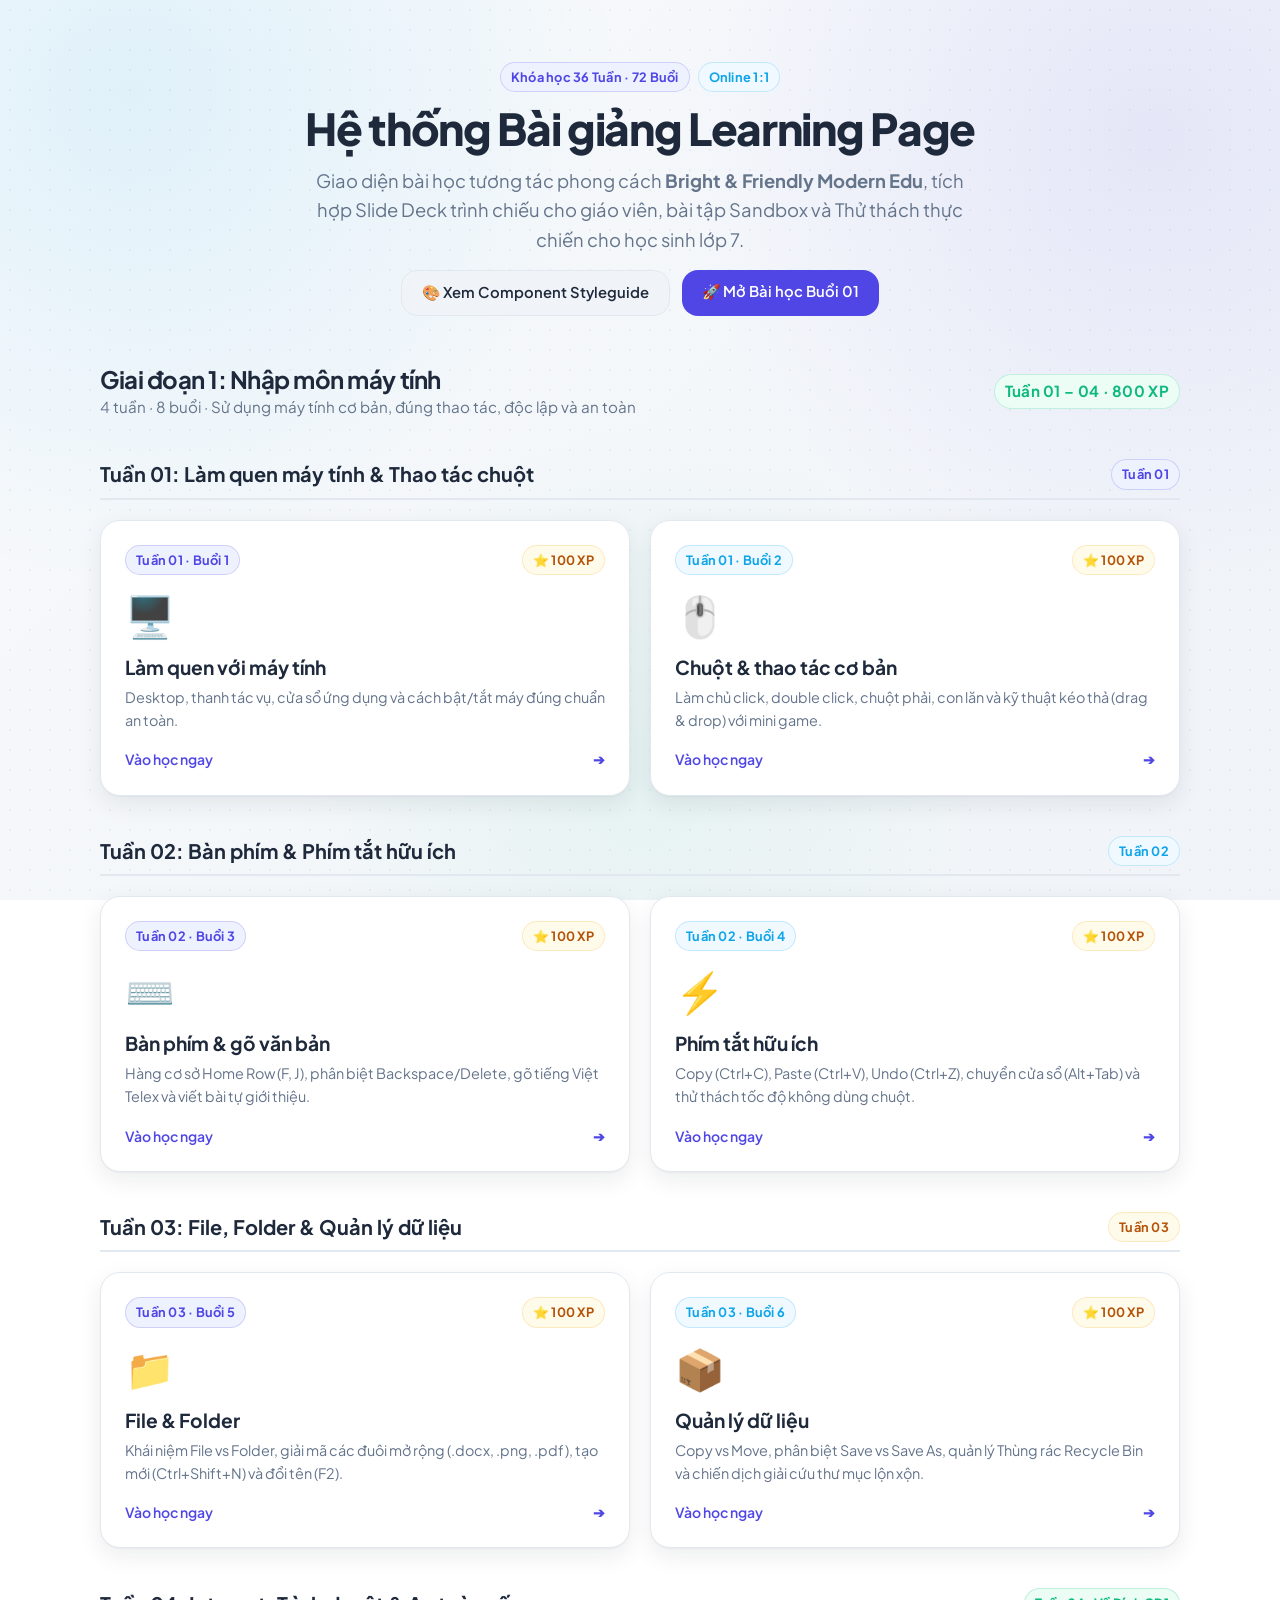
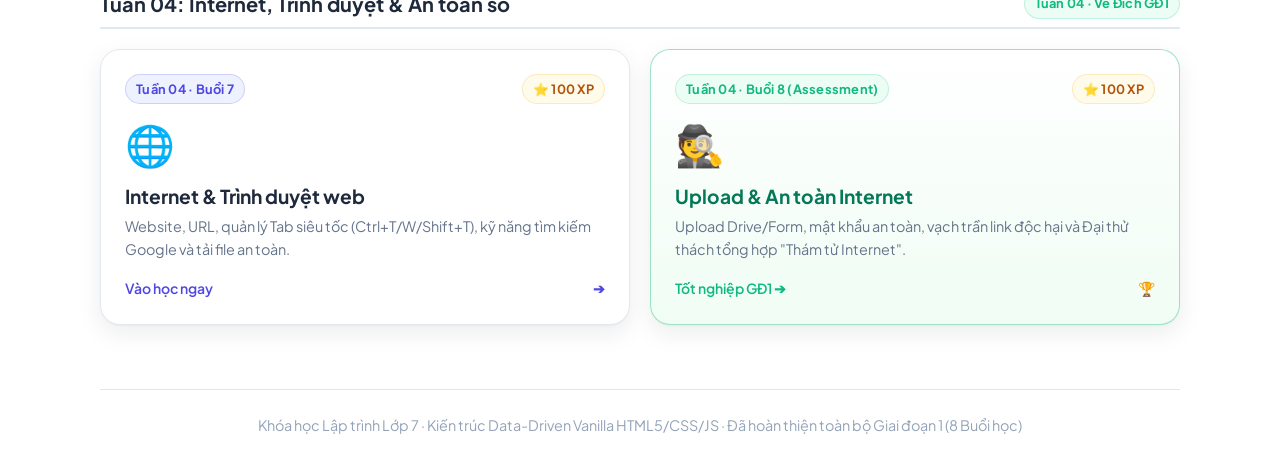
==== commit e483abf4: "feat: Hoàn thành toàn bộ bản trình bày Slide Deck và Kịch bản Buổi 03 đến Buổi 08 cho Giai đoạn 1" ====
--- a/index.html
+++ b/index.html
@@ -22,7 +22,7 @@
       display: grid;
       grid-template-columns: repeat(auto-fit, minmax(280px, 1fr));
       gap: 20px;
-      margin-top: 24px;
+      margin-top: 20px;
     }
     .hub-card {
       background: #ffffff;
@@ -46,6 +46,15 @@
     .hub-card__icon {
       font-size: 2.5rem;
     }
+    .week-section-title {
+      display: flex;
+      justify-content: space-between;
+      align-items: center;
+      margin-top: 40px;
+      margin-bottom: 12px;
+      padding-bottom: 8px;
+      border-bottom: 2px solid var(--border-soft);
+    }
   </style>
 </head>
 <body>
@@ -61,34 +70,39 @@
       <h1 style="font-size: clamp(2rem, 4vw, 2.75rem); letter-spacing: -0.03em; margin-bottom: 8px;">
         Hệ thống Bài giảng Learning Page
       </h1>
-      <p class="text-secondary" style="font-size: 1.15rem; max-width: 640px; margin: 0 auto;">
-        Giao diện bài học tương tác phong cách <strong>Bright & Friendly Modern Edu</strong>, tối ưu chia đôi màn hình và tạo động lực học tập cho học sinh lớp 7.
+      <p class="text-secondary" style="font-size: 1.15rem; max-width: 680px; margin: 0 auto;">
+        Giao diện bài học tương tác phong cách <strong>Bright & Friendly Modern Edu</strong>, tích hợp Slide Deck trình chiếu cho giáo viên, bài tập Sandbox và Thử thách thực chiến cho học sinh lớp 7.
       </p>
 
       <div class="d-flex justify-center gap-3 mt-4">
         <a href="design-system/styleguide.html" class="btn btn--secondary">
           🎨 Xem Component Styleguide
         </a>
-        <a href="templates/lesson.html?id=gd1-w01-l01" class="btn btn--primary">
+        <a href="bai-1.html" class="btn btn--primary">
           🚀 Mở Bài học Buổi 01
         </a>
       </div>
     </header>
 
     <!-- Main Stages / Sessions -->
-    <main class="mt-5">
-      <div class="d-flex justify-between items-center mb-3">
+    <main class="mt-4">
+      <div class="d-flex justify-between items-center mb-2">
         <div>
           <h2>Giai đoạn 1: Nhập môn máy tính</h2>
-          <p class="text-secondary" style="margin: 0; font-size: 0.95rem;">4 tuần · 8 buổi · Sử dụng máy tính cơ bản, đúng thao tác và an toàn</p>
+          <p class="text-secondary" style="margin: 0; font-size: 0.95rem;">4 tuần · 8 buổi · Sử dụng máy tính cơ bản, đúng thao tác, độc lập và an toàn</p>
         </div>
-        <span class="badge badge--success font-semibold">Tuần 01 – 04</span>
-      </div>
-
-      <div class="hub-grid">
-        
+        <span class="badge badge--success font-semibold" style="font-size: 0.95rem;">Tuần 01 – 04 · 800 XP</span>
+      </div>
+
+      <!-- TUẦN 01 -->
+      <div class="week-section-title">
+        <h3 style="margin: 0; font-size: 1.25rem;">Tuần 01: Làm quen máy tính & Thao tác chuột</h3>
+        <span class="badge badge--primary">Tuần 01</span>
+      </div>
+
+      <div class="hub-grid">
         <!-- Buổi 01 -->
-        <a href="templates/lesson.html?id=gd1-w01-l01" class="hub-card">
+        <a href="bai-1.html" class="hub-card">
           <div>
             <div class="d-flex justify-between items-center mb-2">
               <span class="badge badge--primary">Tuần 01 · Buổi 1</span>
@@ -105,7 +119,7 @@
         </a>
 
         <!-- Buổi 02 -->
-        <a href="templates/lesson.html?id=gd1-w01-l02" class="hub-card">
+        <a href="bai-2.html" class="hub-card">
           <div>
             <div class="d-flex justify-between items-center mb-2">
               <span class="badge badge--energy">Tuần 01 · Buổi 2</span>
@@ -113,53 +127,146 @@
             </div>
             <div class="hub-card__icon mb-2">🖱️</div>
             <h3 style="margin-bottom: 6px;">Chuột & thao tác cơ bản</h3>
-            <p class="text-secondary" style="font-size: 0.9rem; margin: 0;">Làm chủ click, double click, chuột phải và thao tác kéo thả (drag & drop) với mini game.</p>
-          </div>
-          <div class="d-flex justify-between items-center text-primary font-semibold" style="font-size: 0.875rem;">
-            <span>Vào học ngay</span>
-            <span>➔</span>
-          </div>
-        </a>
-
-        <!-- Buổi 03 Preview -->
-        <div class="hub-card" style="opacity: 0.75; cursor: default;">
-          <div>
-            <div class="d-flex justify-between items-center mb-2">
-              <span class="badge badge--secondary">Tuần 02 · Buổi 3</span>
+            <p class="text-secondary" style="font-size: 0.9rem; margin: 0;">Làm chủ click, double click, chuột phải, con lăn và kỹ thuật kéo thả (drag & drop) với mini game.</p>
+          </div>
+          <div class="d-flex justify-between items-center text-primary font-semibold" style="font-size: 0.875rem;">
+            <span>Vào học ngay</span>
+            <span>➔</span>
+          </div>
+        </a>
+      </div>
+
+      <!-- TUẦN 02 -->
+      <div class="week-section-title">
+        <h3 style="margin: 0; font-size: 1.25rem;">Tuần 02: Bàn phím & Phím tắt hữu ích</h3>
+        <span class="badge badge--energy">Tuần 02</span>
+      </div>
+
+      <div class="hub-grid">
+        <!-- Buổi 03 -->
+        <a href="bai-3.html" class="hub-card">
+          <div>
+            <div class="d-flex justify-between items-center mb-2">
+              <span class="badge badge--primary">Tuần 02 · Buổi 3</span>
               <span class="badge badge--warning">⭐ 100 XP</span>
             </div>
             <div class="hub-card__icon mb-2">⌨️</div>
             <h3 style="margin-bottom: 6px;">Bàn phím & gõ văn bản</h3>
-            <p class="text-secondary" style="font-size: 0.9rem; margin: 0;">Phím chữ, phím số, các phím điều khiển và thử thách gõ đoạn giới thiệu bản thân.</p>
-          </div>
-          <div class="text-muted font-semibold" style="font-size: 0.85rem;">
-            <span>Sắp ra mắt</span>
-          </div>
-        </div>
-
-        <!-- Buổi 04 Preview -->
-        <div class="hub-card" style="opacity: 0.75; cursor: default;">
-          <div>
-            <div class="d-flex justify-between items-center mb-2">
-              <span class="badge badge--secondary">Tuần 02 · Buổi 4</span>
+            <p class="text-secondary" style="font-size: 0.9rem; margin: 0;">Hàng cơ sở Home Row (F, J), phân biệt Backspace/Delete, gõ tiếng Việt Telex và viết bài tự giới thiệu.</p>
+          </div>
+          <div class="d-flex justify-between items-center text-primary font-semibold" style="font-size: 0.875rem;">
+            <span>Vào học ngay</span>
+            <span>➔</span>
+          </div>
+        </a>
+
+        <!-- Buổi 04 -->
+        <a href="bai-4.html" class="hub-card">
+          <div>
+            <div class="d-flex justify-between items-center mb-2">
+              <span class="badge badge--energy">Tuần 02 · Buổi 4</span>
               <span class="badge badge--warning">⭐ 100 XP</span>
             </div>
             <div class="hub-card__icon mb-2">⚡</div>
             <h3 style="margin-bottom: 6px;">Phím tắt hữu ích</h3>
-            <p class="text-secondary" style="font-size: 0.9rem; margin: 0;">Copy, Paste, Undo, Select All và thử thách thao tác nhanh không dùng chuột.</p>
-          </div>
-          <div class="text-muted font-semibold" style="font-size: 0.85rem;">
-            <span>Sắp ra mắt</span>
-          </div>
-        </div>
-
+            <p class="text-secondary" style="font-size: 0.9rem; margin: 0;">Copy (Ctrl+C), Paste (Ctrl+V), Undo (Ctrl+Z), chuyển cửa sổ (Alt+Tab) và thử thách tốc độ không dùng chuột.</p>
+          </div>
+          <div class="d-flex justify-between items-center text-primary font-semibold" style="font-size: 0.875rem;">
+            <span>Vào học ngay</span>
+            <span>➔</span>
+          </div>
+        </a>
+      </div>
+
+      <!-- TUẦN 03 -->
+      <div class="week-section-title">
+        <h3 style="margin: 0; font-size: 1.25rem;">Tuần 03: File, Folder & Quản lý dữ liệu</h3>
+        <span class="badge badge--warning">Tuần 03</span>
+      </div>
+
+      <div class="hub-grid">
+        <!-- Buổi 05 -->
+        <a href="bai-5.html" class="hub-card">
+          <div>
+            <div class="d-flex justify-between items-center mb-2">
+              <span class="badge badge--primary">Tuần 03 · Buổi 5</span>
+              <span class="badge badge--warning">⭐ 100 XP</span>
+            </div>
+            <div class="hub-card__icon mb-2">📁</div>
+            <h3 style="margin-bottom: 6px;">File & Folder</h3>
+            <p class="text-secondary" style="font-size: 0.9rem; margin: 0;">Khái niệm File vs Folder, giải mã các đuôi mở rộng (.docx, .png, .pdf), tạo mới (Ctrl+Shift+N) và đổi tên (F2).</p>
+          </div>
+          <div class="d-flex justify-between items-center text-primary font-semibold" style="font-size: 0.875rem;">
+            <span>Vào học ngay</span>
+            <span>➔</span>
+          </div>
+        </a>
+
+        <!-- Buổi 06 -->
+        <a href="bai-6.html" class="hub-card">
+          <div>
+            <div class="d-flex justify-between items-center mb-2">
+              <span class="badge badge--energy">Tuần 03 · Buổi 6</span>
+              <span class="badge badge--warning">⭐ 100 XP</span>
+            </div>
+            <div class="hub-card__icon mb-2">📦</div>
+            <h3 style="margin-bottom: 6px;">Quản lý dữ liệu</h3>
+            <p class="text-secondary" style="font-size: 0.9rem; margin: 0;">Copy vs Move, phân biệt Save vs Save As, quản lý Thùng rác Recycle Bin và chiến dịch giải cứu thư mục lộn xộn.</p>
+          </div>
+          <div class="d-flex justify-between items-center text-primary font-semibold" style="font-size: 0.875rem;">
+            <span>Vào học ngay</span>
+            <span>➔</span>
+          </div>
+        </a>
+      </div>
+
+      <!-- TUẦN 04 -->
+      <div class="week-section-title">
+        <h3 style="margin: 0; font-size: 1.25rem;">Tuần 04: Internet, Trình duyệt & An toàn số</h3>
+        <span class="badge badge--success">Tuần 04 · Về Đích GĐ1</span>
+      </div>
+
+      <div class="hub-grid">
+        <!-- Buổi 07 -->
+        <a href="bai-7.html" class="hub-card">
+          <div>
+            <div class="d-flex justify-between items-center mb-2">
+              <span class="badge badge--primary">Tuần 04 · Buổi 7</span>
+              <span class="badge badge--warning">⭐ 100 XP</span>
+            </div>
+            <div class="hub-card__icon mb-2">🌐</div>
+            <h3 style="margin-bottom: 6px;">Internet & Trình duyệt web</h3>
+            <p class="text-secondary" style="font-size: 0.9rem; margin: 0;">Website, URL, quản lý Tab siêu tốc (Ctrl+T/W/Shift+T), kỹ năng tìm kiếm Google và tải file an toàn.</p>
+          </div>
+          <div class="d-flex justify-between items-center text-primary font-semibold" style="font-size: 0.875rem;">
+            <span>Vào học ngay</span>
+            <span>➔</span>
+          </div>
+        </a>
+
+        <!-- Buổi 08 -->
+        <a href="bai-8.html" class="hub-card" style="border-color: rgba(16, 185, 129, 0.4); background: linear-gradient(180deg, #ffffff 0%, #f0fdf4 100%);">
+          <div>
+            <div class="d-flex justify-between items-center mb-2">
+              <span class="badge badge--success font-bold">Tuần 04 · Buổi 8 (Assessment)</span>
+              <span class="badge badge--warning font-bold">⭐ 100 XP</span>
+            </div>
+            <div class="hub-card__icon mb-2">🕵️</div>
+            <h3 style="margin-bottom: 6px; color: #047857;">Upload & An toàn Internet</h3>
+            <p class="text-secondary" style="font-size: 0.9rem; margin: 0;">Upload Drive/Form, mật khẩu an toàn, vạch trần link độc hại và Đại thử thách tổng hợp "Thám tử Internet".</p>
+          </div>
+          <div class="d-flex justify-between items-center text-success font-semibold" style="font-size: 0.875rem;">
+            <span>Tốt nghiệp GĐ1 ➔</span>
+            <span>🏆</span>
+          </div>
+        </a>
       </div>
 
     </main>
 
     <!-- Footer -->
     <footer style="margin-top: 64px; padding-top: 24px; border-top: 1px solid var(--border-soft); text-align: center;" class="text-muted">
-      <p style="font-size: 0.9rem;">Khóa học Lập trình Lớp 7 · Kiến trúc Data-Driven Vanilla HTML5/CSS/JS · Mở trực tiếp trên trình duyệt</p>
+      <p style="font-size: 0.9rem;">Khóa học Lập trình Lớp 7 · Kiến trúc Data-Driven Vanilla HTML5/CSS/JS · Đã hoàn thiện toàn bộ Giai đoạn 1 (8 Buổi học)</p>
     </footer>
 
   </div>
--- a/design-system/css/layout.css
+++ b/design-system/css/layout.css
@@ -202,6 +202,27 @@
   gap: var(--space-4);
 }
 
+/* Card Boss Game (Đại chiến Đập Chuột) — Chiếm trọn slide không bị khoảng trắng */
+body.mode-slide .edu-card--boss,
+body.mode-slide .edu-card:has(.whack-game-container) {
+  padding: 16px 28px 20px;
+}
+
+body.mode-slide .edu-card--boss .edu-card__header,
+body.mode-slide .edu-card:has(.whack-game-container) .edu-card__header {
+  margin-bottom: 8px;
+  padding-bottom: 6px;
+}
+
+body.mode-slide .edu-card--boss .edu-card__body,
+body.mode-slide .edu-card:has(.whack-game-container) .edu-card__body {
+  flex: 1;
+  display: flex;
+  flex-direction: column;
+  min-height: 0;
+  gap: 0;
+}
+
 /* Fullscreen Mode Enhancements */
 :fullscreen .presentation-bar,
 :-webkit-full-screen .presentation-bar {
@@ -220,3 +241,11 @@
   min-height: calc(100vh - 135px);
   padding: 32px 48px;
 }
+
+:fullscreen body.mode-slide .edu-card--boss,
+:fullscreen body.mode-slide .edu-card:has(.whack-game-container),
+:-webkit-full-screen body.mode-slide .edu-card--boss,
+:-webkit-full-screen body.mode-slide .edu-card:has(.whack-game-container) {
+  padding: 20px 36px 24px;
+}
+
--- a/design-system/css/components.css
+++ b/design-system/css/components.css
@@ -596,14 +596,22 @@
 
 .progress-fill {
   height: 100%;
-  background: linear-gradient(90deg, var(--color-energy), var(--color-primary));
+  background: linear-gradient(90deg, var(--color-energy), var(--color-primary), #06b6d4, var(--color-energy));
+  background-size: 300% 100%;
   border-radius: var(--radius-full);
   width: 0%;
   transition: width var(--transition-slow);
+  animation: progressFillShimmer 4s linear infinite;
+}
+
+@keyframes progressFillShimmer {
+  0% { background-position: 100% 0; }
+  100% { background-position: -100% 0; }
 }
 
 .progress-fill--success {
-  background: linear-gradient(90deg, #34d399, var(--color-success));
+  background: linear-gradient(90deg, #34d399, var(--color-success), #10b981, #34d399);
+  background-size: 300% 100%;
 }
 
 .xp-badge {
@@ -1251,17 +1259,24 @@
   border-radius: var(--radius-md);
   text-align: center;
   cursor: pointer;
-  transition: all var(--transition-fast);
+  transition: all 0.25s cubic-bezier(0.16, 1, 0.3, 1);
   display: flex;
   flex-direction: column;
   align-items: center;
   gap: 8px;
+  position: relative;
 }
 
 .choice-card:hover {
   border-color: var(--color-primary);
-  background: var(--color-primary-light);
-  transform: translateY(-2px);
+  background: #faf5ff;
+  transform: translateY(-4px) scale(1.02);
+  box-shadow: 0 10px 24px rgba(79, 70, 229, 0.14);
+}
+
+.choice-card:hover > span:first-child {
+  transform: scale(1.2) translateY(-2px);
+  transition: transform 0.2s cubic-bezier(0.175, 0.885, 0.32, 1.275);
 }
 
 .choice-card.is-active {
@@ -1269,6 +1284,14 @@
   background: var(--color-primary-light);
   color: var(--color-primary);
   font-weight: 700;
+  box-shadow: 0 6px 18px rgba(79, 70, 229, 0.2);
+  animation: cardPop 0.3s cubic-bezier(0.175, 0.885, 0.32, 1.275);
+}
+
+@keyframes cardPop {
+  0% { transform: scale(0.96); }
+  60% { transform: scale(1.04); }
+  100% { transform: scale(1); }
 }
 
 /* ==========================================================================
@@ -1991,3 +2014,1151 @@
   font-size: 1.1rem;
   flex-shrink: 0;
 }
+
+/* ==========================================================================
+   27. MOUSE MASTERY & LAB SUITE (Suite Chuột & Bài tập Buổi 02)
+   ========================================================================== */
+
+/* Thẻ Giải phẫu Chuột (Mouse Anatomy Card) */
+.mouse-anatomy-grid {
+  display: grid;
+  grid-template-columns: repeat(2, 1fr);
+  gap: 16px;
+}
+
+.mouse-anatomy-card {
+  background: #ffffff;
+  border: 1.5px solid var(--border-soft);
+  border-radius: var(--radius-lg);
+  padding: 16px 18px;
+  display: flex;
+  flex-direction: column;
+  gap: 8px;
+  transition: all 0.25s cubic-bezier(0.16, 1, 0.3, 1);
+  position: relative;
+  overflow: hidden;
+}
+
+.mouse-anatomy-card::before {
+  content: '';
+  position: absolute;
+  top: 0;
+  left: 0;
+  right: 0;
+  height: 3px;
+  background: linear-gradient(90deg, var(--color-primary), var(--color-energy));
+  opacity: 0;
+  transition: opacity 0.25s ease;
+}
+
+.mouse-anatomy-card:hover {
+  border-color: var(--color-primary);
+  transform: translateY(-3px);
+  box-shadow: 0 10px 24px rgba(79, 70, 229, 0.12);
+}
+
+.mouse-anatomy-card:hover::before {
+  opacity: 1;
+}
+
+/* Tư thế cầm chuột (Ergonomics Grid) */
+.mouse-grip-grid {
+  display: grid;
+  grid-template-columns: 1fr 1fr;
+  gap: 20px;
+}
+
+.grip-card {
+  background: #ffffff;
+  border: 2px solid var(--border-soft);
+  border-radius: var(--radius-lg);
+  padding: 20px;
+  display: flex;
+  flex-direction: column;
+  gap: 12px;
+  transition: all 0.25s ease;
+}
+
+.grip-card:hover {
+  transform: translateY(-2px);
+  box-shadow: var(--shadow-card);
+}
+
+.grip-card--correct {
+  border-color: var(--color-success);
+  background: #f0fdf4;
+}
+
+.grip-card--wrong {
+  border-color: var(--color-danger);
+  background: #fff1f2;
+}
+
+/* Khu thử nghiệm Click (Mouse Click Tester Sandbox) */
+.click-tester-box {
+  background: #ffffff;
+  border: 2.5px dashed #cbd5e1;
+  border-radius: var(--radius-lg);
+  padding: 24px;
+  text-align: center;
+  transition: all 0.25s cubic-bezier(0.16, 1, 0.3, 1);
+  cursor: pointer;
+  user-select: none;
+  position: relative;
+  overflow: hidden;
+}
+
+.click-tester-box:hover {
+  border-color: var(--color-primary);
+  background: #eff6ff;
+  transform: translateY(-3px);
+  box-shadow: 0 10px 25px rgba(79, 70, 229, 0.12);
+}
+
+.click-tester-box:active {
+  transform: scale(0.97) translateY(0);
+}
+
+.click-tester-counter {
+  display: inline-block;
+  transition: transform 0.15s ease;
+}
+
+.click-tester-box:active .click-tester-counter {
+  transform: scale(1.3);
+  color: var(--color-energy) !important;
+}
+
+/* Hộp quà Double Click */
+.double-click-gift {
+  width: 140px;
+  height: 140px;
+  margin: 0 auto;
+  background: linear-gradient(135deg, #f59e0b 0%, #ea580c 100%);
+  border-radius: 28px;
+  display: flex;
+  flex-direction: column;
+  align-items: center;
+  justify-content: center;
+  color: white;
+  cursor: pointer;
+  box-shadow: 0 12px 30px rgba(234, 88, 12, 0.35), inset 0 2px 4px rgba(255, 255, 255, 0.4);
+  transition: all 0.25s cubic-bezier(0.34, 1.56, 0.64, 1);
+  user-select: none;
+  position: relative;
+  animation: giftIdleWiggle 4s ease-in-out infinite;
+}
+
+@keyframes giftIdleWiggle {
+  0%, 70%, 100% { transform: rotate(0deg) scale(1); }
+  75% { transform: rotate(-8deg) scale(1.04); }
+  80% { transform: rotate(8deg) scale(1.05); }
+  85% { transform: rotate(-5deg) scale(1.03); }
+  90% { transform: rotate(4deg) scale(1.02); }
+  95% { transform: rotate(0deg) scale(1); }
+}
+
+.double-click-gift:hover {
+  transform: scale(1.1) rotate(0deg);
+  box-shadow: 0 16px 40px rgba(234, 88, 12, 0.5), 0 0 24px rgba(245, 158, 11, 0.6);
+  animation: giftExcitedJiggle 0.4s ease-in-out infinite alternate;
+}
+
+@keyframes giftExcitedJiggle {
+  0% { transform: scale(1.08) rotate(-4deg); }
+  100% { transform: scale(1.12) rotate(4deg); }
+}
+
+.double-click-gift.is-opened {
+  background: linear-gradient(135deg, #10b981 0%, #059669 100%);
+  box-shadow: 0 14px 35px rgba(16, 185, 129, 0.4), 0 0 30px rgba(52, 211, 153, 0.6);
+  transform: scale(1.1) rotate(3deg);
+  animation: giftOpenedPop 0.6s cubic-bezier(0.175, 0.885, 0.32, 1.275);
+}
+
+@keyframes giftOpenedPop {
+  0% { transform: scale(0.8) rotate(-10deg); opacity: 0.8; }
+  50% { transform: scale(1.22) rotate(6deg); filter: brightness(1.25); }
+  100% { transform: scale(1.1) rotate(3deg); opacity: 1; }
+}
+
+/* Mô phỏng Context Menu Chuột phải (Mock Context Menu) */
+.mock-context-zone {
+  background: #f8fafc;
+  border: 2px dashed #cbd5e1;
+  border-radius: var(--radius-lg);
+  padding: 30px;
+  text-align: center;
+  position: relative;
+  min-height: 220px;
+  display: flex;
+  flex-direction: column;
+  align-items: center;
+  justify-content: center;
+  cursor: context-menu;
+}
+
+.mock-context-menu {
+  position: absolute;
+  background: #ffffff;
+  border: 1px solid var(--border-soft);
+  border-radius: var(--radius-md);
+  box-shadow: 0 12px 32px rgba(0, 0, 0, 0.12);
+  padding: 6px;
+  min-width: 190px;
+  display: none;
+  z-index: 20;
+  text-align: left;
+}
+
+.mock-context-menu.is-visible {
+  display: block;
+  animation: popIn 0.15s ease-out;
+}
+
+.mock-menu-item {
+  padding: 8px 12px;
+  border-radius: var(--radius-sm);
+  font-size: 0.88rem;
+  font-weight: 600;
+  color: var(--text-primary);
+  display: flex;
+  align-items: center;
+  gap: 8px;
+  cursor: pointer;
+  transition: all var(--transition-fast);
+}
+
+.mock-menu-item:hover {
+  background: var(--color-primary-light);
+  color: var(--color-primary);
+}
+
+.mock-menu-divider {
+  height: 1px;
+  background: #f1f5f9;
+  margin: 4px 0;
+}
+
+/* Khu vực Kéo & Thả tương tác (Drag & Drop Sandbox) */
+.drag-drop-arena {
+  display: grid;
+  grid-template-columns: 1fr 1fr;
+  gap: 20px;
+  padding: 16px;
+  background: #f8fafc;
+  border-radius: var(--radius-lg);
+  border: 1px solid var(--border-soft);
+}
+
+.drag-source-zone, .drag-target-zone {
+  background: #ffffff;
+  border: 2px dashed #cbd5e1;
+  border-radius: var(--radius-md);
+  padding: 16px;
+  min-height: 200px;
+  display: flex;
+  flex-direction: column;
+  gap: 10px;
+  transition: all var(--transition-fast);
+}
+
+.drag-target-zone.is-dragover {
+  border-color: var(--color-primary);
+  background: #eff6ff;
+  transform: scale(1.02);
+  box-shadow: 0 0 20px rgba(79, 70, 229, 0.25);
+  animation: targetPulse 1s ease-in-out infinite alternate;
+}
+
+@keyframes targetPulse {
+  0% { border-color: #3b82f6; }
+  100% { border-color: #8b5cf6; }
+}
+
+.draggable-chip {
+  background: #ffffff;
+  border: 1.5px solid var(--border-soft);
+  border-radius: var(--radius-sm);
+  padding: 10px 14px;
+  font-weight: 700;
+  font-size: 0.9rem;
+  display: flex;
+  align-items: center;
+  gap: 8px;
+  cursor: grab;
+  box-shadow: var(--shadow-sm);
+  transition: all 0.2s cubic-bezier(0.16, 1, 0.3, 1);
+  user-select: none;
+}
+
+.draggable-chip:hover {
+  border-color: var(--color-primary);
+  transform: translateY(-3px) scale(1.02);
+  box-shadow: 0 8px 20px rgba(79, 70, 229, 0.16);
+  color: var(--color-primary);
+}
+
+.draggable-chip.is-dragging {
+  opacity: 0.6;
+  cursor: grabbing;
+  transform: scale(1.05) rotate(2deg);
+  box-shadow: 0 14px 28px rgba(0, 0, 0, 0.18);
+}
+
+/* Thư viện 6 Hình dạng Con trỏ chuột (Cursor Gallery) */
+.cursor-gallery-grid {
+  display: grid;
+  grid-template-columns: repeat(3, 1fr);
+  gap: 14px;
+}
+
+.cursor-card {
+  background: #ffffff;
+  border: 1.5px solid var(--border-soft);
+  border-radius: var(--radius-md);
+  padding: 14px;
+  display: flex;
+  align-items: center;
+  gap: 12px;
+  transition: all 0.25s cubic-bezier(0.16, 1, 0.3, 1);
+}
+
+.cursor-card:hover {
+  border-color: var(--color-primary);
+  transform: translateY(-3px);
+  box-shadow: 0 8px 20px rgba(79, 70, 229, 0.12);
+}
+
+.cursor-card:hover .cursor-icon-box {
+  transform: scale(1.15) rotate(-6deg);
+  background: var(--color-primary-light);
+  transition: all 0.2s ease;
+}
+
+.cursor-icon-box {
+  width: 44px;
+  height: 44px;
+  border-radius: var(--radius-sm);
+  background: var(--bg-page-secondary);
+  display: flex;
+  align-items: center;
+  justify-content: center;
+  font-size: 1.4rem;
+  flex-shrink: 0;
+  transition: all 0.2s ease;
+}
+
+/* Mini Game Luyện Chuột (Mouse Bubble Popping Game) */
+.bubble-game-board {
+  position: relative;
+  background: linear-gradient(180deg, #eff6ff 0%, #ffffff 100%);
+  border: 2px solid var(--border-soft);
+  border-radius: 0 0 var(--radius-lg) var(--radius-lg);
+  height: 290px;
+  overflow: hidden;
+  box-shadow: inset 0 2px 6px rgba(0, 0, 0, 0.03);
+}
+
+.game-target-bubble {
+  position: absolute;
+  width: 54px;
+  height: 54px;
+  border-radius: 50%;
+  background: radial-gradient(circle at 35% 30%, #38bdf8, #4f46e5 75%, #312e81 100%);
+  box-shadow: 0 8px 20px rgba(79, 70, 229, 0.45), inset 0 2px 4px rgba(255, 255, 255, 0.8), inset 0 -3px 6px rgba(0, 0, 0, 0.2);
+  display: flex;
+  align-items: center;
+  justify-content: center;
+  font-size: 1.5rem;
+  color: white;
+  cursor: crosshair;
+  animation: bubbleEmerge 0.3s cubic-bezier(0.175, 0.885, 0.32, 1.275), bubbleWobble 2s ease-in-out infinite alternate;
+  user-select: none;
+  transition: transform 0.1s;
+}
+
+@keyframes bubbleEmerge {
+  0% { transform: scale(0) rotate(-20deg); opacity: 0; }
+  70% { transform: scale(1.15) rotate(5deg); opacity: 1; }
+  100% { transform: scale(1) rotate(0deg); opacity: 1; }
+}
+
+@keyframes bubbleWobble {
+  0% { transform: translateY(0px) scale(1, 1); }
+  50% { transform: translateY(-4px) scale(1.03, 0.97); }
+  100% { transform: translateY(3px) scale(0.97, 1.03); }
+}
+
+.game-target-bubble:hover {
+  transform: scale(1.2) !important;
+  box-shadow: 0 10px 28px rgba(14, 165, 233, 0.6), 0 0 20px rgba(56, 189, 248, 0.8);
+}
+
+.game-target-bubble:active {
+  transform: scale(0.9) !important;
+}
+
+.game-target-bubble.bubble-popped {
+  animation: bubblePopEffect 0.25s forwards cubic-bezier(0.1, 0.9, 0.2, 1);
+  pointer-events: none;
+}
+
+@keyframes bubblePopEffect {
+  0% { transform: scale(1); opacity: 1; }
+  50% { transform: scale(1.5); opacity: 0.7; filter: brightness(1.5); }
+  100% { transform: scale(2); opacity: 0; }
+}
+
+.game-hud-bar {
+  display: flex;
+  justify-content: space-between;
+  align-items: center;
+  padding: 12px 18px;
+  background: #ffffff;
+  border: 2px solid var(--border-soft);
+  border-bottom: 1px solid var(--border-soft);
+  border-radius: var(--radius-lg) var(--radius-lg) 0 0;
+  font-weight: 700;
+}
+
+/* ==========================================================================
+   28. WHAC-A-MOLE MASTER ARENA (Đại Chiến Đập Chuột Luyện Skill)
+   ========================================================================== */
+
+.whack-game-container {
+  flex: 1;
+  display: flex;
+  flex-direction: column;
+  width: 100%;
+  height: 100%;
+  min-height: 480px;
+  background: #ffffff;
+  border: 2px solid var(--border-soft);
+  border-radius: var(--radius-xl);
+  overflow: hidden;
+  box-shadow: 0 12px 36px rgba(0, 0, 0, 0.08);
+  user-select: none;
+  position: relative;
+}
+
+/* Thanh điều khiển trên cùng (HUD) */
+.whack-hud {
+  display: flex;
+  align-items: center;
+  justify-content: space-between;
+  padding: 10px 24px;
+  background: linear-gradient(180deg, #ffffff 0%, #f8fafc 100%);
+  border-bottom: 2px solid var(--border-soft);
+  gap: 16px;
+  flex-shrink: 0;
+  flex-wrap: wrap;
+}
+
+.whack-hud-group {
+  display: flex;
+  align-items: center;
+  gap: 16px;
+}
+
+.whack-hud-badge {
+  display: flex;
+  align-items: center;
+  gap: 8px;
+  background: #ffffff;
+  padding: 6px 14px;
+  border-radius: var(--radius-full);
+  border: 1.5px solid var(--border-soft);
+  box-shadow: 0 2px 6px rgba(0, 0, 0, 0.04);
+}
+
+.whack-hud-badge .label {
+  font-size: 0.8rem;
+  color: var(--text-secondary);
+  font-weight: 700;
+  text-transform: uppercase;
+}
+
+.whack-hud-badge .value {
+  font-size: 1.25rem;
+  font-weight: 900;
+  color: var(--color-primary);
+  min-width: 40px;
+  text-align: right;
+}
+
+.whack-hud-badge--combo .value {
+  color: #ea580c;
+}
+
+.whack-hud-badge--time .value {
+  color: var(--color-danger);
+}
+
+/* Sân cỏ đấu trường (Grass Arena) — Tự co giãn chiếm toàn bộ chiều cao slide */
+.whack-arena {
+  position: relative;
+  flex: 1;
+  width: 100%;
+  min-height: 440px;
+  background:
+    radial-gradient(circle at 50% 30%, #86efac 0%, #4ade80 40%, #22c55e 75%, #16a34a 100%);
+  padding: 20px 28px;
+  display: flex;
+  align-items: center;
+  justify-content: center;
+  overflow: hidden;
+  cursor: crosshair;
+}
+
+/* Lưới chấm cỏ xanh tinh tế */
+.whack-arena::before {
+  content: "";
+  position: absolute;
+  inset: 0;
+  background-image: radial-gradient(rgba(22, 101, 52, 0.15) 1.5px, transparent 1.5px);
+  background-size: 24px 24px;
+  pointer-events: none;
+}
+
+/* Lưới 9 hang chuột (3x3 grid) — Tỉ lệ chuẩn cân đối */
+.whack-grid {
+  display: grid;
+  grid-template-columns: repeat(3, 1fr);
+  gap: 14px 28px;
+  width: 100%;
+  max-width: 900px;
+  z-index: 2;
+  position: relative;
+}
+
+/* ==========================================================================
+   HIỆU ỨNG HANG CHUỘT 3D CHI TIẾT (3D Crater, Dirt Mound & Grass)
+   ========================================================================== */
+
+/* Khung toàn bộ hang chuột (Mole Hole) */
+.mole-hole {
+  position: relative;
+  width: 100%;
+  height: 135px;
+  max-width: 250px;
+  margin: 0 auto;
+  display: flex;
+  align-items: flex-end;
+  justify-content: center;
+  user-select: none;
+  overflow: visible;
+  transition: transform 0.15s ease-out;
+}
+
+/* 1. Bóng đổ tiếp xúc nền cỏ tạo cảm giác gò đất nổi 3D thực thụ */
+.hole-ground-shadow {
+  position: absolute;
+  bottom: 0px;
+  left: 4%;
+  right: 4%;
+  height: 40px;
+  background: radial-gradient(ellipse at 50% 50%, rgba(13, 50, 20, 0.45) 0%, rgba(13, 50, 20, 0.15) 55%, transparent 75%);
+  border-radius: 50%;
+  pointer-events: none;
+  z-index: 1;
+}
+
+/* 2. Gò đất đùn cao phía sau lòng hang */
+.hole-mound-back {
+  position: absolute;
+  bottom: 8px;
+  left: 6%;
+  right: 6%;
+  height: 56px;
+  background: radial-gradient(ellipse at 50% 25%, #854522 0%, #5d2e14 55%, #3a1a0b 100%);
+  border-radius: 50%;
+  box-shadow: 0 10px 20px rgba(0, 0, 0, 0.35), inset 0 3px 6px rgba(255, 255, 255, 0.22);
+  z-index: 2;
+  pointer-events: none;
+}
+
+/* 3. Miệng hố đen sâu thẳm dưới lòng đất */
+.hole-pit {
+  position: absolute;
+  bottom: 14px;
+  left: 16%;
+  right: 16%;
+  height: 44px;
+  background: radial-gradient(ellipse at 50% 65%, #050201 0%, #150803 55%, #2a1106 100%);
+  border-radius: 50%;
+  box-shadow: inset 0 12px 18px rgba(0, 0, 0, 0.95), 0 2px 4px rgba(255, 255, 255, 0.1);
+  border-top: 1.5px solid rgba(255, 255, 255, 0.15);
+  z-index: 3;
+  pointer-events: none;
+}
+
+/* 4. Khoang trồi sụt của chuột (Chỉ che giấu phần thân chìm dưới lòng đất) */
+.mole-chamber {
+  position: absolute;
+  bottom: 16px;
+  left: 8%;
+  right: 8%;
+  height: 125px;
+  overflow: hidden;
+  display: flex;
+  align-items: flex-end;
+  justify-content: center;
+  z-index: 4;
+  pointer-events: none;
+}
+
+/* ==========================================================================
+   HIỆU ỨNG CHUYỂN CẢNH NHÂN VẬT CHUỘT (Spring Physics & Living Idle)
+   ========================================================================== */
+
+/* Nhân vật Chuột (Mole) */
+.mole {
+  position: absolute;
+  bottom: 0px;
+  width: 98px;
+  height: 106px;
+  display: flex;
+  flex-direction: column;
+  align-items: center;
+  justify-content: flex-end;
+  transform: translateY(115%);
+  pointer-events: auto;
+  cursor: pointer;
+  filter: drop-shadow(0 4px 6px rgba(0, 0, 0, 0.25));
+  will-change: transform, filter;
+}
+
+/* SVG bao bọc hình ảnh nhân vật */
+.mole-svg-wrap {
+  width: 96px;
+  height: 98px;
+  display: flex;
+  align-items: center;
+  justify-content: center;
+  transition: transform 0.1s;
+}
+
+/* 1. Chuột nhô lên: Hiệu ứng lò xo nảy (Squash & Stretch) + Nhịp thở sống động */
+.mole.is-popped {
+  animation:
+    moleEmerge 0.38s cubic-bezier(0.25, 1.45, 0.55, 1) forwards,
+    moleIdle 1.8s ease-in-out 0.38s infinite alternate;
+}
+
+/* 2. Chuột lặn xuống êm ái khi hết thời gian */
+.mole.is-hiding {
+  animation: moleRetreat 0.26s cubic-bezier(0.4, 0, 0.6, 1) forwards;
+}
+
+/* 3. Chuột bị đập trúng: Nén dẹp, lóe sáng và lùi xuống */
+.mole.is-whacked {
+  animation: moleWhacked 0.38s cubic-bezier(0.16, 1, 0.3, 1) forwards;
+  pointer-events: none;
+}
+
+/* Keyframes: Nhảy vọt lên lò xo mượt mà */
+@keyframes moleEmerge {
+  0% {
+    transform: translateY(115%) scale(0.85, 1.25);
+    opacity: 0.8;
+  }
+  60% {
+    transform: translateY(-36px) scale(1.1, 0.92);
+    opacity: 1;
+  }
+  80% {
+    transform: translateY(-28px) scale(0.96, 1.04);
+  }
+  100% {
+    transform: translateY(-32px) scale(1, 1);
+  }
+}
+
+/* Keyframes: Nhịp thở sống động và nghiêng đầu quan sát khi đang nhô lên */
+@keyframes moleIdle {
+  0% {
+    transform: translateY(-32px) rotate(0deg);
+  }
+  50% {
+    transform: translateY(-35px) rotate(2.5deg);
+  }
+  100% {
+    transform: translateY(-32px) rotate(-2deg);
+  }
+}
+
+/* Keyframes: Thụt lùi xuống hang nhanh gọn */
+@keyframes moleRetreat {
+  0% {
+    transform: translateY(-32px) scale(1, 1);
+    opacity: 1;
+  }
+  25% {
+    transform: translateY(-37px) scale(1.08, 0.94);
+  }
+  100% {
+    transform: translateY(115%) scale(0.86, 1.2);
+    opacity: 0.5;
+  }
+}
+
+/* Keyframes: Bị đập trúng bẹp dí & lóe sáng */
+@keyframes moleWhacked {
+  0% {
+    transform: translateY(-32px) scale(1);
+    filter: brightness(1.6) drop-shadow(0 0 14px rgba(255, 255, 255, 0.9));
+  }
+  30% {
+    transform: translateY(-10px) scale(1.35, 0.55);
+    filter: brightness(1.2) hue-rotate(-20deg);
+  }
+  60% {
+    transform: translateY(15px) scale(0.95, 1.08);
+  }
+  100% {
+    transform: translateY(115%) scale(0.8);
+    opacity: 0.3;
+  }
+}
+
+/* 5. Bờ đất tự nhiên phía trước che chân chuột */
+.hole-dirt-front {
+  position: absolute;
+  bottom: 4px;
+  left: 8%;
+  right: 8%;
+  height: 35px;
+  background: linear-gradient(180deg, #8a4822 0%, #5d2e14 45%, #3a1a0b 100%);
+  border-radius: 50% 50% 45% 45% / 40% 40% 60% 60%;
+  box-shadow: 0 6px 14px rgba(0, 0, 0, 0.35), inset 0 2.5px 5px rgba(255, 255, 255, 0.22);
+  z-index: 5;
+  pointer-events: none;
+  overflow: hidden;
+}
+
+/* Vân đất sỏi gồ ghề 3D */
+.dirt-front-texture {
+  position: absolute;
+  inset: 0;
+  background-image:
+    radial-gradient(ellipse at 25% 40%, rgba(255, 255, 255, 0.18) 2px, transparent 2px),
+    radial-gradient(ellipse at 75% 55%, rgba(0, 0, 0, 0.28) 3px, transparent 3px),
+    radial-gradient(ellipse at 50% 30%, rgba(255, 255, 255, 0.12) 1.5px, transparent 1.5px);
+  background-size: 28px 18px;
+  opacity: 0.75;
+}
+
+/* 6. Khóm cỏ tiền cảnh viền quanh miệng hang */
+.hole-grass-tuft {
+  position: absolute;
+  z-index: 6;
+  pointer-events: none;
+  line-height: 1;
+  filter: drop-shadow(0 2px 4px rgba(0, 0, 0, 0.25));
+  transition: transform 0.25s cubic-bezier(0.175, 0.885, 0.32, 1.275);
+}
+
+.hole-grass-left {
+  bottom: 10px;
+  left: 6px;
+  font-size: 1.25rem;
+  transform: rotate(-10deg);
+}
+
+.hole-grass-right {
+  bottom: 10px;
+  right: 6px;
+  font-size: 1.25rem;
+  transform: rotate(10deg) scaleX(-1);
+}
+
+.hole-grass-center {
+  bottom: 2px;
+  left: 50%;
+  transform: translateX(-50%);
+  font-size: 0.95rem;
+  opacity: 0.9;
+}
+
+/* Cỏ lay động tự nhiên khi chuột nhô lên */
+.mole-hole.is-popping .hole-grass-left {
+  transform: rotate(-24deg) scale(1.18);
+}
+
+.mole-hole.is-popping .hole-grass-right {
+  transform: rotate(24deg) scaleX(-1) scale(1.18);
+}
+
+/* Rung miệng hang khi bị búa đập */
+.hole-whacked-impact {
+  animation: holeImpactShake 0.32s ease-in-out;
+}
+
+@keyframes holeImpactShake {
+  0%, 100% { transform: translateY(0); }
+  25% { transform: translateY(5px); }
+  55% { transform: translateY(-3px); }
+  80% { transform: translateY(1px); }
+}
+
+/* ==========================================================================
+   HIỆU ỨNG BỤI ĐẤT TUNG TÓE KHI CHUỘT NHẢY KHỎI HANG (Dust Cloud Burst)
+   ========================================================================== */
+
+.hole-dust-container {
+  position: absolute;
+  bottom: 16px;
+  left: 50%;
+  transform: translateX(-50%);
+  width: 140px;
+  height: 30px;
+  pointer-events: none;
+  z-index: 7;
+}
+
+.dust-particle {
+  position: absolute;
+  border-radius: 50%;
+  opacity: 0;
+  pointer-events: none;
+}
+
+.dust-p1 {
+  width: 11px;
+  height: 9px;
+  background: #a16207;
+  left: 20%;
+  bottom: 6px;
+}
+
+.dust-p2 {
+  width: 8px;
+  height: 6px;
+  background: #d97706;
+  left: 32%;
+  bottom: 10px;
+}
+
+.dust-p3 {
+  width: 12px;
+  height: 9px;
+  background: #92400e;
+  right: 22%;
+  bottom: 6px;
+}
+
+.dust-p4 {
+  width: 7px;
+  height: 7px;
+  background: #b45309;
+  right: 34%;
+  bottom: 10px;
+}
+
+.hole-dust-container.is-active .dust-p1 {
+  animation: dustBurstLeft1 0.45s ease-out forwards;
+}
+.hole-dust-container.is-active .dust-p2 {
+  animation: dustBurstLeft2 0.42s ease-out 0.04s forwards;
+}
+.hole-dust-container.is-active .dust-p3 {
+  animation: dustBurstRight1 0.45s ease-out forwards;
+}
+.hole-dust-container.is-active .dust-p4 {
+  animation: dustBurstRight2 0.42s ease-out 0.04s forwards;
+}
+
+@keyframes dustBurstLeft1 {
+  0% { transform: translate(0, 0) scale(0.3); opacity: 0; }
+  35% { opacity: 0.95; transform: translate(-22px, -18px) scale(1.3); }
+  100% { opacity: 0; transform: translate(-36px, -8px) scale(0.4); }
+}
+@keyframes dustBurstLeft2 {
+  0% { transform: translate(0, 0) scale(0.3); opacity: 0; }
+  35% { opacity: 0.85; transform: translate(-14px, -24px) scale(1.1); }
+  100% { opacity: 0; transform: translate(-22px, -16px) scale(0.3); }
+}
+@keyframes dustBurstRight1 {
+  0% { transform: translate(0, 0) scale(0.3); opacity: 0; }
+  35% { opacity: 0.95; transform: translate(22px, -18px) scale(1.3); }
+  100% { opacity: 0; transform: translate(36px, -8px) scale(0.4); }
+}
+@keyframes dustBurstRight2 {
+  0% { transform: translate(0, 0) scale(0.3); opacity: 0; }
+  35% { opacity: 0.85; transform: translate(14px, -24px) scale(1.1); }
+  100% { opacity: 0; transform: translate(22px, -16px) scale(0.3); }
+}
+
+
+/* Điểm số bay lên khi đập (Floating Score) */
+.whack-float-score {
+  position: absolute;
+  font-size: 1.35rem;
+  font-weight: 900;
+  pointer-events: none;
+  z-index: 10;
+  animation: floatScore 0.65s cubic-bezier(0.16, 1, 0.3, 1) forwards;
+  text-shadow: 0 2px 6px rgba(0, 0, 0, 0.4);
+}
+
+.whack-float-score--bonus { color: #facc15; }
+.whack-float-score--normal { color: #ffffff; }
+.whack-float-score--bomb { color: #f43f5e; }
+.whack-float-score--magic { color: #c084fc; }
+
+@keyframes floatScore {
+  0% { transform: translate(-50%, 0) scale(0.7); opacity: 0; }
+  25% { transform: translate(-50%, -20px) scale(1.2); opacity: 1; }
+  100% { transform: translate(-50%, -55px) scale(1); opacity: 0; }
+}
+
+/* Rung màn hình khi nổ bom */
+.screen-shake {
+  animation: screenShake 0.4s ease-in-out;
+}
+
+@keyframes screenShake {
+  0%, 100% { transform: translate(0, 0); }
+  20% { transform: translate(-8px, 6px); }
+  40% { transform: translate(8px, -6px); }
+  60% { transform: translate(-5px, 4px); }
+  80% { transform: translate(5px, -2px); }
+}
+
+/* Búa đập chuột tùy biến (Custom Hammer) */
+.whack-hammer {
+  position: fixed;
+  width: 56px;
+  height: 56px;
+  pointer-events: none;
+  z-index: 9999;
+  transform: translate(-30%, -70%) rotate(0deg);
+  transition: transform 0.05s ease-out;
+  display: none;
+  font-size: 3rem;
+  filter: drop-shadow(2px 6px 8px rgba(0, 0, 0, 0.35));
+}
+
+.whack-hammer.is-swinging {
+  transform: translate(-30%, -70%) rotate(-45deg) scale(0.9);
+}
+
+/* Bảng hướng dẫn nhận diện chuột (Mole Legend Bar) */
+.whack-mole-legend {
+  display: grid;
+  grid-template-columns: repeat(4, 1fr);
+  gap: 12px;
+  padding: 10px 24px;
+  background: #ffffff;
+  border-top: 1.5px solid var(--border-soft);
+  flex-shrink: 0;
+}
+
+.whack-legend-card {
+  display: flex;
+  align-items: center;
+  gap: 10px;
+  padding: 8px 12px;
+  border-radius: var(--radius-md);
+  border: 1.5px solid var(--border-soft);
+  background: var(--bg-page-secondary);
+}
+
+.whack-legend-icon {
+  font-size: 1.6rem;
+  flex-shrink: 0;
+}
+
+.whack-legend-info {
+  display: flex;
+  flex-direction: column;
+}
+
+.whack-legend-title {
+  font-size: 0.88rem;
+  font-weight: 800;
+  color: var(--text-primary);
+}
+
+.whack-legend-skill {
+  font-size: 0.78rem;
+  font-weight: 700;
+}
+
+/* Màn hình Bắt đầu & Kết thúc Trò chơi (Overlay Screen) */
+.whack-overlay {
+  position: absolute;
+  inset: 0;
+  background: rgba(15, 23, 42, 0.85);
+  backdrop-filter: blur(8px);
+  -webkit-backdrop-filter: blur(8px);
+  z-index: 20;
+  display: flex;
+  flex-direction: column;
+  align-items: center;
+  justify-content: center;
+  padding: 16px;
+  color: #ffffff;
+  text-align: center;
+  overflow-y: auto;
+}
+
+.whack-overlay-dialog {
+  background: #ffffff;
+  color: var(--text-primary);
+  border-radius: 20px;
+  padding: 20px 28px;
+  max-width: 580px;
+  width: 95%;
+  max-height: 94%;
+  box-shadow: 0 20px 50px rgba(0, 0, 0, 0.35);
+  display: flex;
+  flex-direction: column;
+  align-items: center;
+  gap: 10px;
+  animation: popIn 0.25s cubic-bezier(0.16, 1, 0.3, 1);
+  overflow-y: auto;
+}
+
+.whack-overlay-dialog h3 {
+  font-size: 1.35rem;
+  font-weight: 900;
+  margin: 0;
+  color: var(--text-primary);
+}
+
+.whack-diff-selector {
+  display: flex;
+  gap: 8px;
+  width: 100%;
+  justify-content: center;
+}
+
+.whack-diff-btn {
+  flex: 1;
+  padding: 7px 12px;
+  border-radius: var(--radius-md);
+  border: 1.5px solid var(--border-soft);
+  background: var(--bg-page-secondary);
+  font-weight: 700;
+  font-size: 0.85rem;
+  cursor: pointer;
+  transition: all var(--transition-fast);
+}
+
+.whack-diff-btn.is-active {
+  background: var(--color-primary);
+  color: #ffffff;
+  border-color: var(--color-primary);
+  box-shadow: 0 4px 12px rgba(79, 70, 229, 0.3);
+}
+
+/* Star Rating trên màn hình Game Over */
+.whack-stars-row {
+  display: flex;
+  gap: 6px;
+  font-size: 2rem;
+}
+
+/* ==========================================================================
+   29. LIVELY MICRO-ANIMATIONS & INTERACTION POLISH (Họat ảnh sinh động)
+   ========================================================================== */
+
+/* Scroll & Zoom Rocket Animation */
+.scroll-zoom-box {
+  transition: all 0.3s cubic-bezier(0.16, 1, 0.3, 1);
+  position: relative;
+}
+
+.scroll-zoom-box:hover {
+  border-color: var(--color-energy) !important;
+  background: #fffbeb !important;
+  box-shadow: 0 8px 24px rgba(245, 158, 11, 0.15);
+}
+
+.scroll-zoom-target {
+  display: inline-block;
+  animation: rocketBobbing 3s ease-in-out infinite;
+  will-change: transform;
+}
+
+@keyframes rocketBobbing {
+  0%, 100% { transform: translateY(0) rotate(0deg); }
+  50% { transform: translateY(-10px) rotate(-4deg); }
+}
+
+/* Checklist Items Spring & Hover */
+.checklist-item {
+  transition: all 0.2s cubic-bezier(0.16, 1, 0.3, 1);
+  cursor: pointer;
+}
+
+.checklist-item:hover {
+  transform: translateX(4px);
+  border-color: var(--color-primary) !important;
+  box-shadow: 0 4px 12px rgba(79, 70, 229, 0.1);
+}
+
+.checklist-item.is-completed {
+  animation: checkSpring 0.35s cubic-bezier(0.175, 0.885, 0.32, 1.275);
+}
+
+@keyframes checkSpring {
+  0% { transform: scale(0.98); }
+  50% { transform: scale(1.03); }
+  100% { transform: scale(1); }
+}
+
+/* Quiz Option Interactive Hover */
+.quiz-option {
+  transition: all 0.2s cubic-bezier(0.16, 1, 0.3, 1);
+}
+
+.quiz-option:hover:not(:disabled) {
+  transform: translateX(6px);
+  border-color: var(--color-primary);
+  background: #faf5ff;
+  box-shadow: 0 4px 14px rgba(79, 70, 229, 0.12);
+}
+
+/* Primary Button Dynamic Polish */
+.btn--primary {
+  transition: all 0.25s cubic-bezier(0.16, 1, 0.3, 1);
+}
+
+.btn--primary:hover {
+  transform: translateY(-2px);
+  box-shadow: 0 6px 20px rgba(79, 70, 229, 0.35);
+}
+
+.btn--primary:active {
+  transform: translateY(0) scale(0.97);
+}
+
+.btn--energy {
+  transition: all 0.25s cubic-bezier(0.16, 1, 0.3, 1);
+}
+
+.btn--energy:hover {
+  transform: translateY(-2px);
+  box-shadow: 0 6px 20px rgba(245, 158, 11, 0.4);
+}
+
+.btn--energy:active {
+  transform: translateY(0) scale(0.97);
+}
+
+/* 3D Mouse Visualizer Button Active */
+.mouse-zone {
+  transition: all 0.15s cubic-bezier(0.16, 1, 0.3, 1);
+}
+
+.mouse-zone.is-active,
+.mouse-zone:active {
+  transform: scale(0.95);
+  box-shadow: inset 0 2px 6px rgba(0, 0, 0, 0.25), 0 0 16px rgba(79, 70, 229, 0.6) !important;
+}
+
+
+
--- a/design-system/css/responsive.css
+++ b/design-system/css/responsive.css
@@ -98,4 +98,76 @@
     height: 48px;
     font-size: 1.3rem;
   }
+
+  /* Whack-a-Mole Game Mobile */
+  .whack-mole-legend {
+    grid-template-columns: 1fr;
+    gap: 6px;
+    padding: 8px 12px;
+  }
+
+  .whack-hud {
+    padding: 8px 12px;
+    gap: 8px;
+  }
+
+  .whack-hud-group {
+    gap: 8px;
+  }
+
+  .whack-hud-badge {
+    padding: 4px 10px;
+  }
+
+  .whack-hud-badge .value {
+    font-size: 1rem;
+    min-width: 28px;
+  }
+
+  .whack-grid {
+    gap: 10px 14px;
+    max-width: 340px;
+  }
+
+  .mole-hole {
+    height: 85px;
+  }
+
+  .mole {
+    width: 65px;
+    height: 72px;
+  }
+
+  .mole-svg-wrap {
+    width: 60px;
+    height: 60px;
+  }
 }
+
+/* Split-screen Responsive for Whack-a-Mole */
+@media (max-width: 900px) {
+  .whack-grid {
+    gap: 14px 20px;
+    max-width: 600px;
+  }
+
+  .mole-hole {
+    height: 100px;
+  }
+
+  .mole {
+    width: 78px;
+    height: 86px;
+  }
+
+  .mole-svg-wrap {
+    width: 72px;
+    height: 72px;
+  }
+
+  .whack-mole-legend {
+    grid-template-columns: repeat(2, 1fr);
+    gap: 8px;
+  }
+}
+
